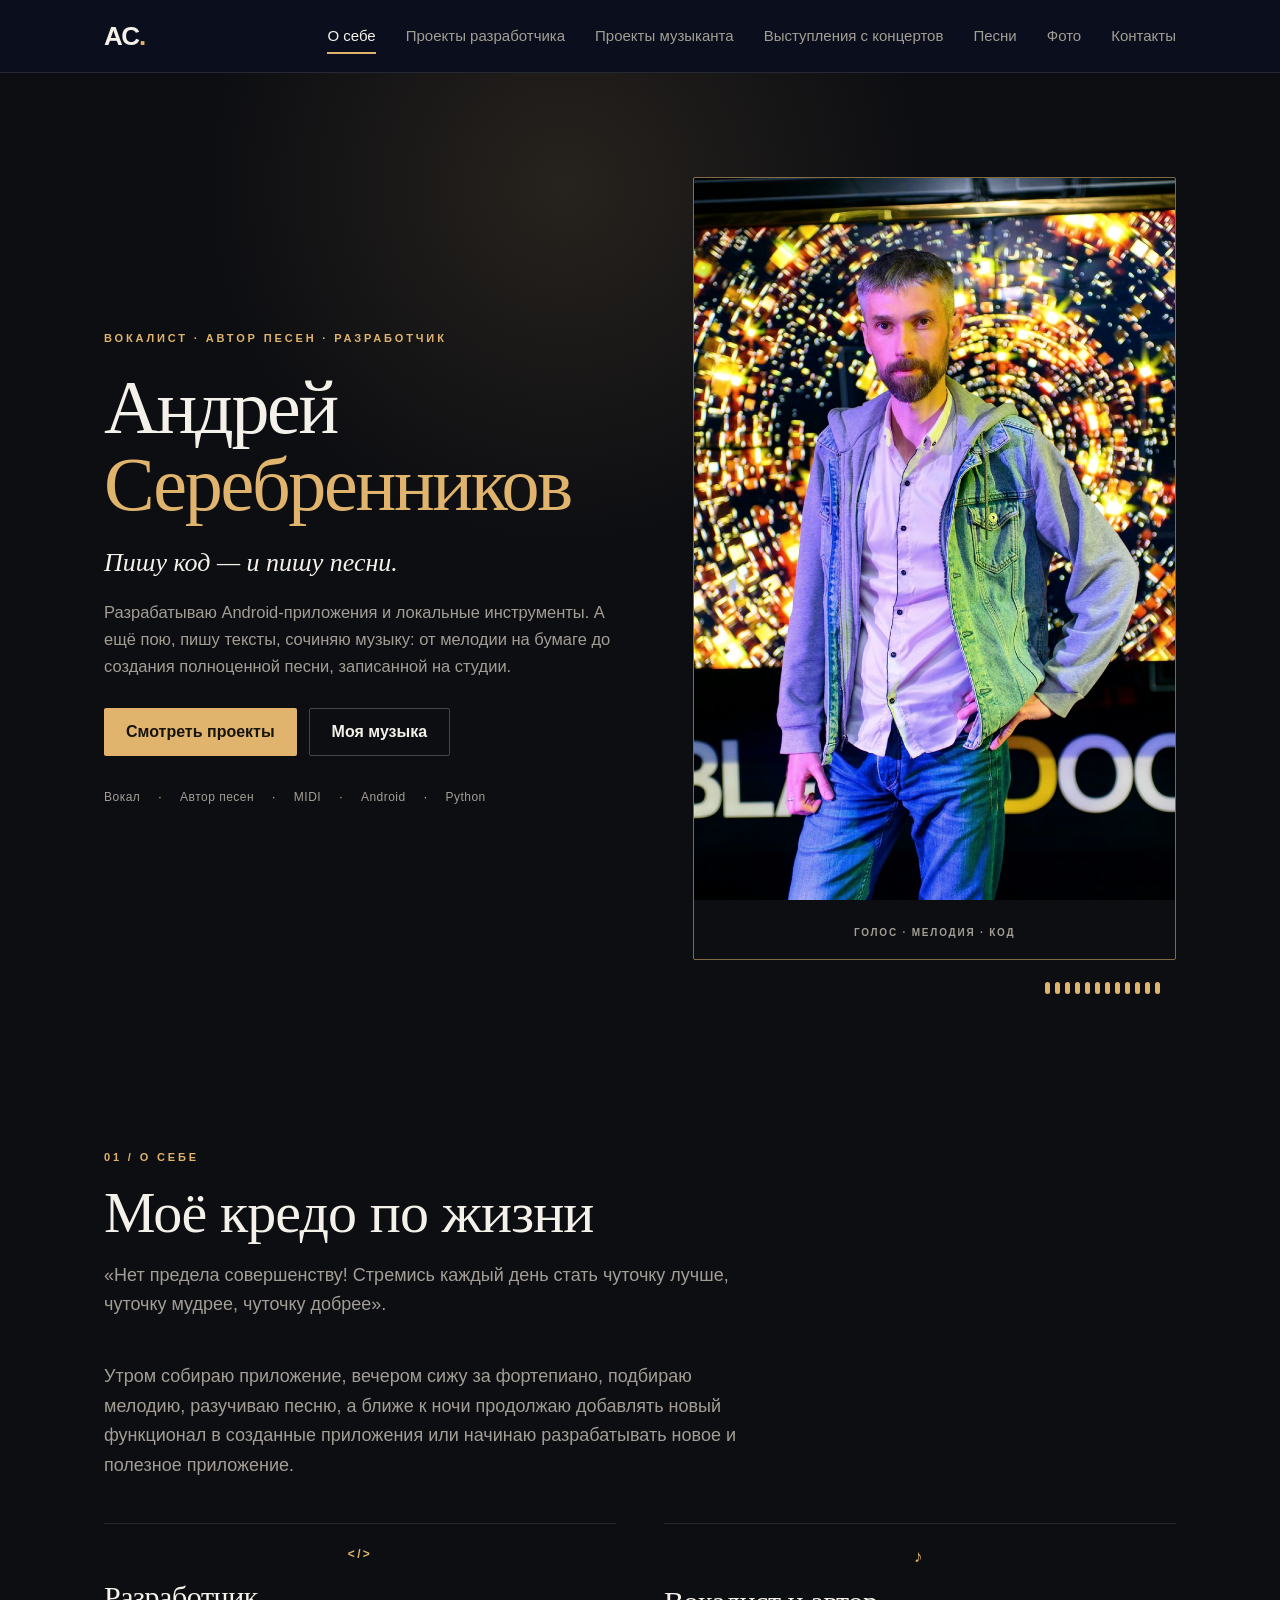
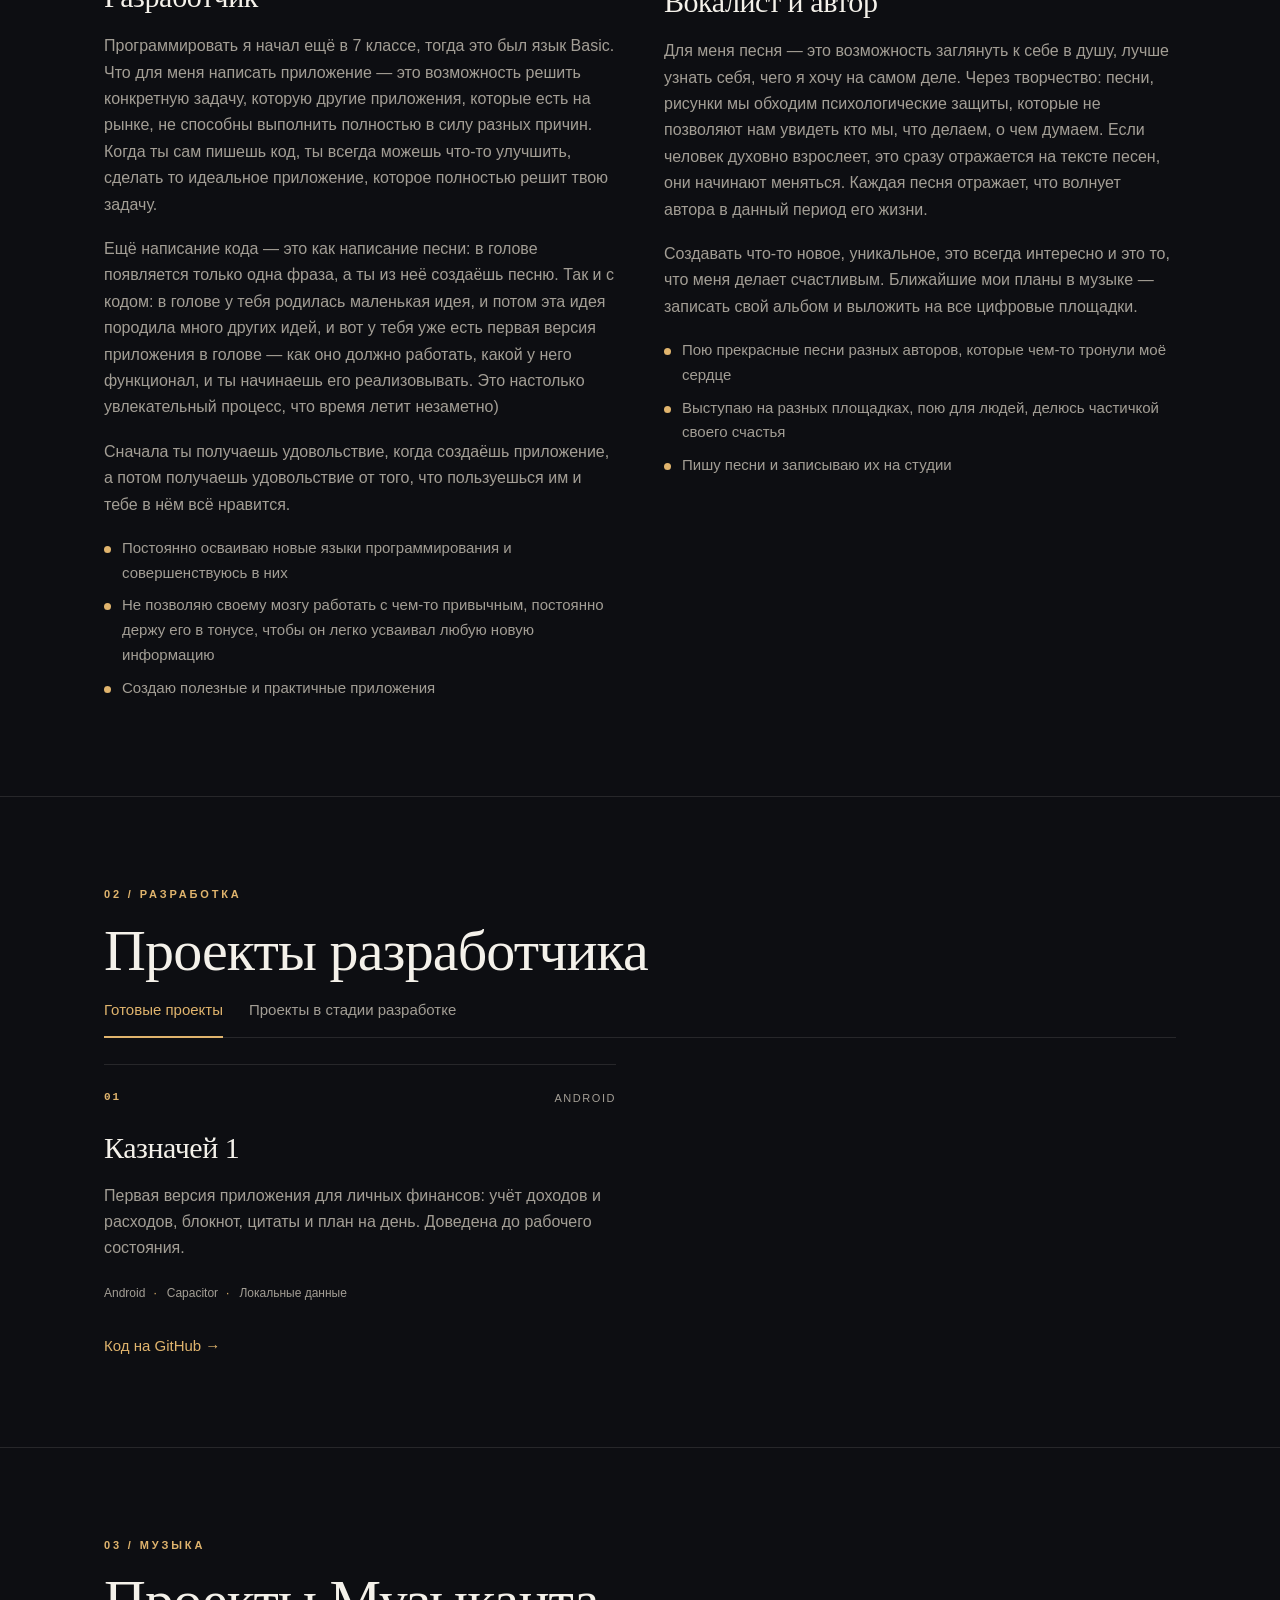
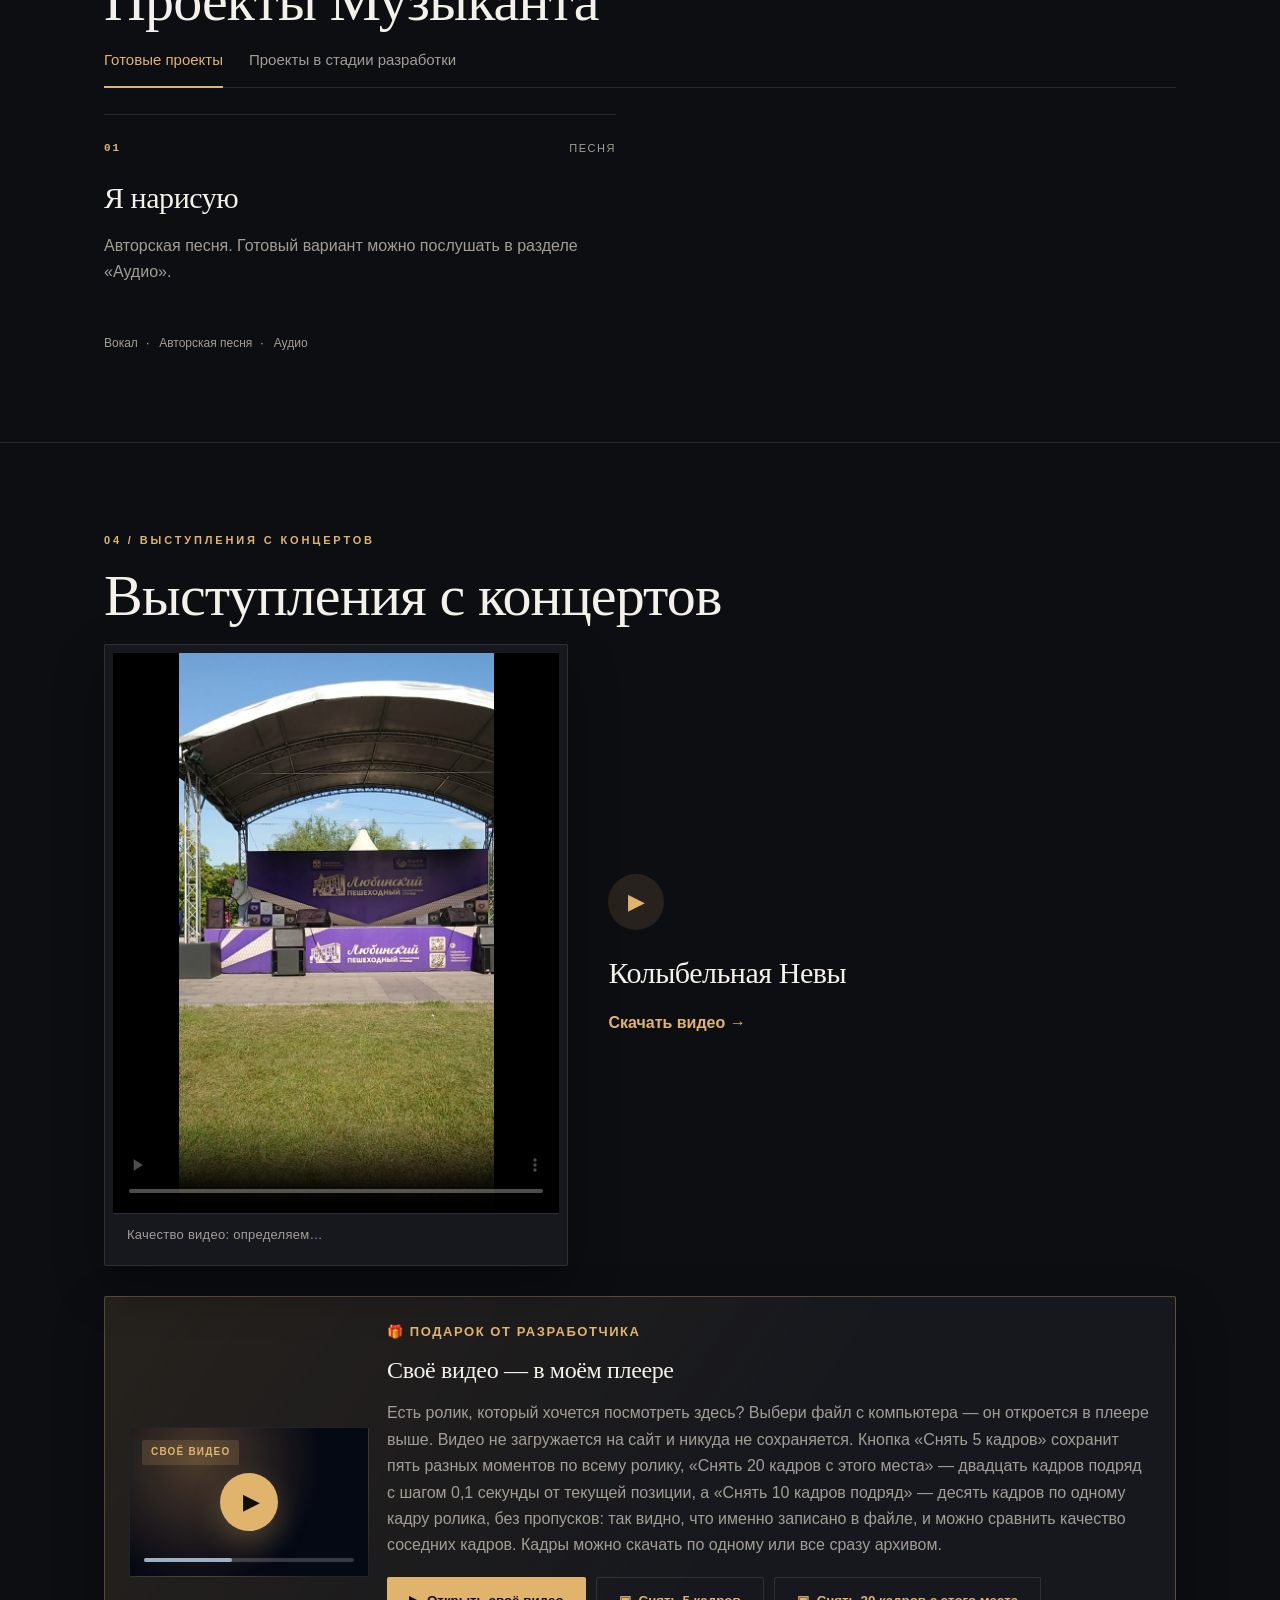
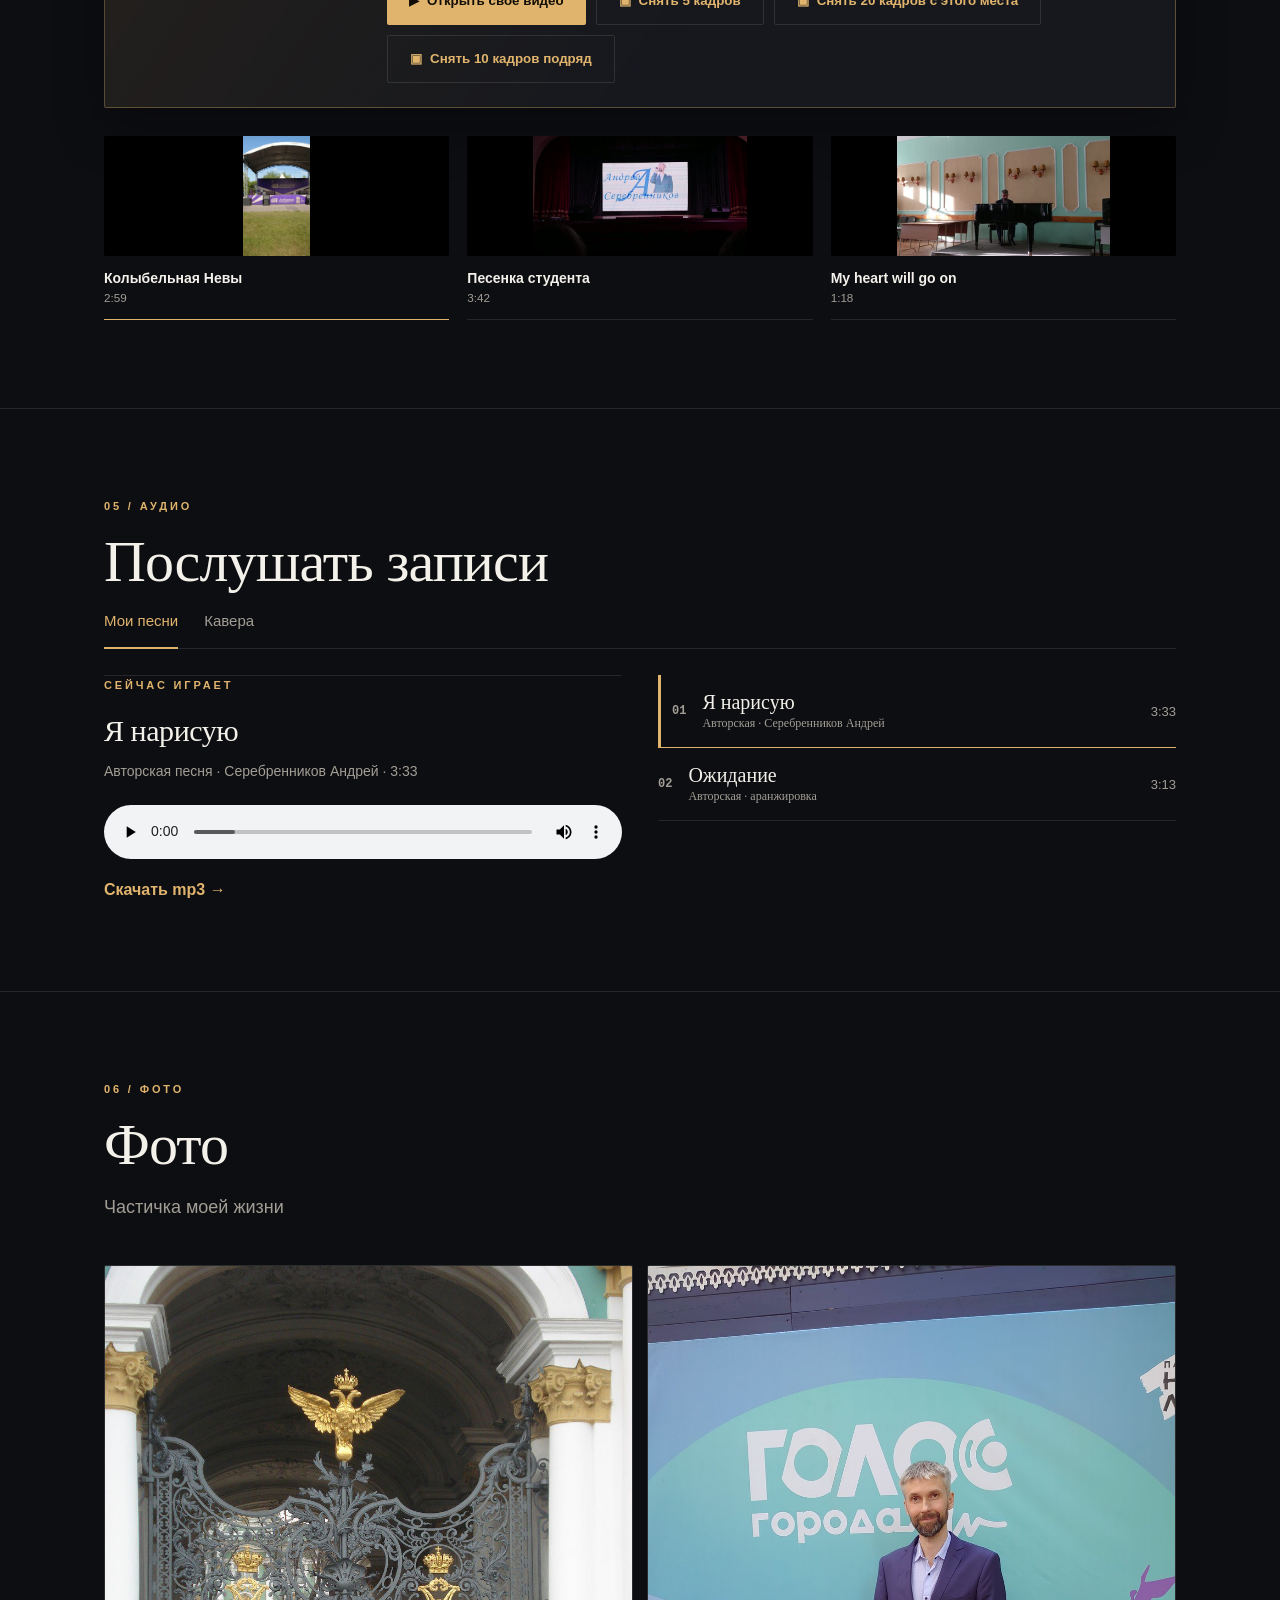
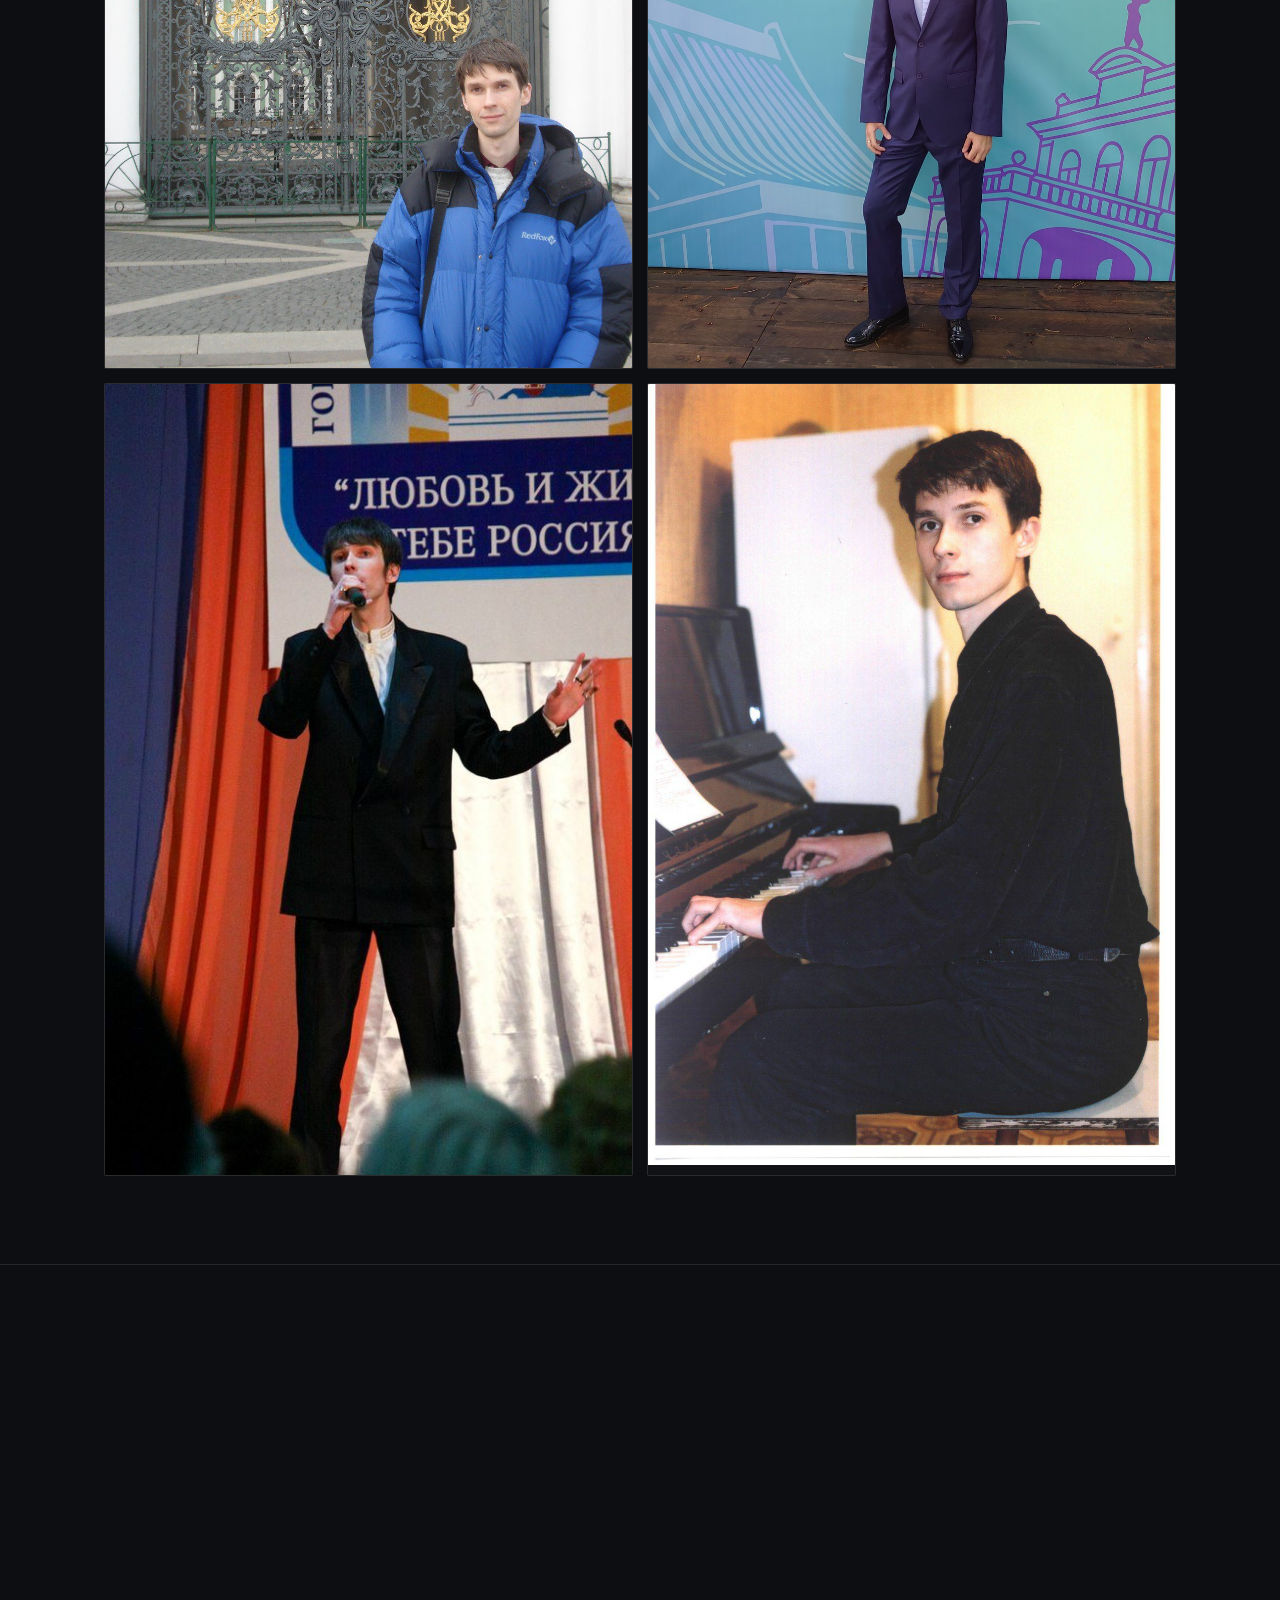
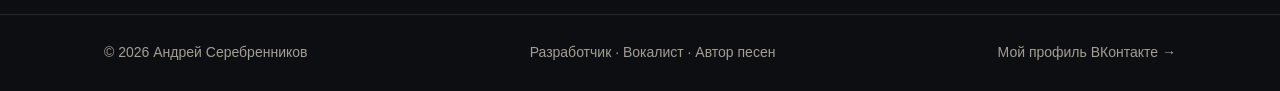
==== index-v2.html @ dc63d2ca "Initial publish: My_site v2 as main page" ====
<!DOCTYPE html>
<!-- Пробная версия дизайна v2. Рабочие index.html и styles.css не изменены. -->
<html lang="ru">
<head>
  <meta charset="utf-8">
  <meta name="viewport" content="width=device-width, initial-scale=1">
  <title>Андрей Серебренников — версия v2</title>
  <meta name="description" content="Портфолио Андрея Серебренникова: приложения, локальные инструменты, парсер нот, а также вокал и авторские песни.">
  <meta name="theme-color" content="#0d0e12">
  <link rel="icon" href="favicon.svg" type="image/svg+xml">
  <link rel="stylesheet" href="styles-v2.css">
</head>
<body>
  <a class="skip-link" href="#main">Перейти к содержимому</a>

  <header class="header" id="top">
    <div class="container header-inner">
      <a class="logo" href="#top" aria-label="Наверх">АС<span>.</span></a>

      <nav class="nav" id="nav" aria-label="Основная навигация">
        <a href="#about">О себе</a>
        <a href="#projects">Проекты разработчика</a>
        <a href="#music-projects">Проекты музыканта</a>
        <a href="#video">Выступления с концертов</a>
        <a href="#songs">Песни</a>
        <a href="#photos">Фото</a>
        <a href="#contacts">Контакты</a>
      </nav>

      <button class="menu-btn" id="menuBtn" type="button" aria-label="Открыть меню" aria-expanded="false" aria-controls="nav">
        <span></span><span></span><span></span>
      </button>
    </div>
  </header>

  <main id="main">
    <!-- Главный экран -->
    <section class="hero">
      <div class="hero-glow" aria-hidden="true"></div>
      <div class="container hero-inner">
        <div class="hero-copy">
          <p class="eyebrow">Вокалист · автор песен · разработчик</p>
          <h1>Андрей<br><span>Серебренников</span></h1>
          <p class="hero-lead">Пишу код — и пишу песни.</p>
          <p class="hero-text">
            Разрабатываю Android-приложения и локальные инструменты.
            А ещё пою, пишу тексты, сочиняю музыку: от мелодии на бумаге до создания полноценной песни, записанной на студии.
          </p>
          <div class="hero-actions">
            <a class="btn btn-primary" href="#projects">Смотреть проекты</a>
            <a class="btn btn-ghost" href="#songs">Моя музыка</a>
          </div>
          <ul class="tags" aria-label="Чем я занимаюсь">
            <li>Вокал</li><li>Автор песен</li><li>MIDI</li><li>Android</li><li>Python</li>
          </ul>
        </div>

        <div class="hero-art">
          <!-- Портрет для главного экрана: фото Андрея из Marina_site\photo\Andrey.jpg.
               Копия для сайта лежит в assets/andrey-hero.jpg (900×1353, 285 КБ). -->
          <div class="hero-portrait-wrap">
            <img class="hero-portrait" src="assets/andrey-hero.jpg" alt="Андрей Серебренников" width="900" height="1353">
            <div class="hero-portrait-caption"><span>голос · мелодия · код</span></div>
          </div>
          <div class="equalizer" aria-hidden="true">
            <i></i><i></i><i></i><i></i><i></i><i></i><i></i><i></i><i></i><i></i><i></i><i></i>
          </div>
        </div>
      </div>
    </section>

    <!-- О себе -->
    <section class="section" id="about">
      <div class="container">
        <p class="section-label">01 / О себе</p>
        <h2 class="section-title">Моё кредо по жизни</h2>
        <p class="section-intro">«Нет предела совершенству! Стремись каждый день стать чуточку лучше, чуточку мудрее, чуточку добрее».</p>
        <p class="section-intro">
          Утром собираю приложение, вечером сижу за фортепиано, подбираю мелодию, разучиваю песню,
          а ближе к ночи продолжаю добавлять новый функционал в созданные приложения
          или начинаю разрабатывать новое и полезное приложение.
        </p>

        <div class="about-grid">
          <article class="about-card reveal">
            <div class="about-icon about-icon-code">&lt;/&gt;</div>
            <h3>Разработчик</h3>
            <p>
              Программировать я начал ещё в 7 классе, тогда это был язык Basic. Что для меня написать
              приложение — это возможность решить конкретную задачу, которую другие приложения,
              которые есть на рынке, не способны выполнить полностью в силу разных причин.
              Когда ты сам пишешь код, ты всегда можешь что-то улучшить, сделать то идеальное
              приложение, которое полностью решит твою задачу.
            </p>
            <p>
              Ещё написание кода — это как написание песни: в голове появляется только одна фраза,
              а ты из неё создаёшь песню. Так и с кодом: в голове у тебя родилась маленькая идея,
              и потом эта идея породила много других идей, и вот у тебя уже есть первая версия
              приложения в голове — как оно должно работать, какой у него функционал,
              и ты начинаешь его реализовывать. Это настолько увлекательный процесс,
              что время летит незаметно)
            </p>
            <p>
              Сначала ты получаешь удовольствие, когда создаёшь приложение, а потом получаешь
              удовольствие от того, что пользуешься им и тебе в нём всё нравится.
            </p>
            <ul class="about-list">
              <li>Постоянно осваиваю новые языки программирования и совершенствуюсь в них</li>
              <li>Не позволяю своему мозгу работать с чем-то привычным, постоянно держу его в тонусе, чтобы он легко усваивал любую новую информацию</li>
              <li>Создаю полезные и практичные приложения</li>
            </ul>
          </article>

          <article class="about-card reveal">
            <div class="about-icon about-icon-note">♪</div>
            <h3>Вокалист и автор</h3>
            <p>
              Для меня песня — это возможность заглянуть к себе в душу, лучше узнать себя,
              чего я хочу на самом деле. Через творчество: песни, рисунки мы обходим
              психологические защиты, которые не позволяют нам увидеть кто мы, что делаем,
              о чем думаем. Если человек духовно взрослеет, это сразу отражается на тексте песен,
              они начинают меняться. Каждая песня отражает, что волнует автора
              в данный период его жизни.
            </p>
            <p>
              Создавать что-то новое, уникальное, это всегда интересно и это то,
              что меня делает счастливым. Ближайшие мои планы в музыке — записать свой альбом
              и выложить на все цифровые площадки.
            </p>
            <ul class="about-list">
              <li>Пою прекрасные песни разных авторов, которые чем-то тронули моё сердце</li>
              <li>Выступаю на разных площадках, пою для людей, делюсь частичкой своего счастья</li>
              <li>Пишу песни и записываю их на студии</li>
            </ul>
          </article>
        </div>

      </div>
    </section>

    <!-- Разработка -->
    <section class="section section-alt" id="projects">
      <div class="container">
        <p class="section-label">02 / Разработка</p>
        <h2 class="section-title">Проекты разработчика</h2>
        <div class="project-tabs" role="tablist" aria-label="Разделы проектов">
          <button class="project-tab active" type="button" role="tab" aria-selected="true"
                  aria-controls="projectPanelReady">Готовые проекты</button>
          <button class="project-tab" type="button" role="tab" aria-selected="false"
                  aria-controls="projectPanelDev">Проекты в стадии разработке</button>
        </div>

        <div class="project-panel" id="projectPanelReady" role="tabpanel">
          <div class="projects-grid">
            <article class="project-card reveal">
              <div class="project-top"><span class="project-num">01</span><span class="project-kind">Android</span></div>
              <h3>Казначей 1</h3>
              <p>Первая версия приложения для личных финансов: учёт доходов и расходов, блокнот, цитаты и план на день. Доведена до рабочего состояния.</p>
              <div class="project-tags"><span>Android</span><span>Capacitor</span><span>Локальные данные</span></div>
            </article>
          </div>
        </div>

        <div class="project-panel" id="projectPanelDev" role="tabpanel" hidden>
          <div class="projects-grid">
            <article class="project-card reveal">
              <div class="project-top"><span class="project-num">01</span><span class="project-kind">В работе</span></div>
              <h3>Web_Parser</h3>
              <p>Веб-приложение, которое позволяет работать с текстовыми документами в разных форматах. Проект ещё в разработке.</p>
              <div class="project-tags"><span>Веб-приложение</span><span>Текстовые документы</span><span>В разработке</span></div>
            </article>
          </div>
        </div>

        <p class="projects-more">
          <a href="https://github.com/andreyserebrennikov8155" target="_blank" rel="noopener">Код на GitHub →</a>
        </p>
      </div>
    </section>

    <!-- Проекты музыканта -->
    <section class="section" id="music-projects">
      <div class="container">
        <p class="section-label">03 / Музыка</p>
        <h2 class="section-title">Проекты Музыканта</h2>
        <div class="project-tabs" role="tablist" aria-label="Разделы музыкальных проектов">
          <button class="project-tab active" type="button" role="tab" aria-selected="true"
                  aria-controls="musicPanelReady">Готовые проекты</button>
          <button class="project-tab" type="button" role="tab" aria-selected="false"
                  aria-controls="musicPanelDev">Проекты в стадии разработки</button>
        </div>

        <div class="project-panel" id="musicPanelReady" role="tabpanel">
          <div class="projects-grid">
            <article class="project-card reveal">
              <div class="project-top"><span class="project-num">01</span><span class="project-kind">Песня</span></div>
              <h3>Я нарисую</h3>
              <p>Авторская песня. Готовый вариант можно послушать в разделе «Аудио».</p>
              <div class="project-tags"><span>Вокал</span><span>Авторская песня</span><span>Аудио</span></div>
            </article>
          </div>
        </div>

        <div class="project-panel" id="musicPanelDev" role="tabpanel" hidden>
          <div class="projects-grid">
            <article class="project-card reveal">
              <div class="project-top"><span class="project-num">01</span><span class="project-kind">В работе</span></div>
              <h3>Запись мини-альбома</h3>
              <p>Собираю песни в мини-альбом: запись на студии и подготовка к публикации на цифровых площадках.</p>
              <div class="project-tags"><span>Студия</span><span>Альбом</span><span>В работе</span></div>
            </article>
          </div>
        </div>
      </div>
    </section>

    <!-- Видео -->
    <section class="section video-section" id="video">
      <div class="container">
        <p class="section-label">04 / Выступления с концертов</p>
        <h2 class="section-title">Выступления с концертов</h2>
        <div class="video-layout reveal" id="videoLayout">
          <div class="video-frame">
            <video id="andreyVideo" controls preload="metadata" playsinline
                   poster="assets/poster-kolybelnaya.jpg"
                   aria-label="Видео Андрея Серебренникова">
              <source src="video/%D0%9A%D0%BE%D0%BB%D1%8B%D0%B1%D0%B5%D0%BB%D1%8C%D0%BD%D0%B0%D1%8F%20%D0%9D%D0%B5%D0%B2%D1%8B.mp4" type="video/mp4">
            </video>
            <p class="video-quality" id="videoQuality" aria-live="polite">Качество видео: определяем…</p>
          </div>
          <div class="video-note">
            <span class="video-note-icon" aria-hidden="true">▶</span>
            <h3 id="videoTitle">Колыбельная Невы</h3>
            <a class="text-link" id="videoDownload"
               href="video/%D0%9A%D0%BE%D0%BB%D1%8B%D0%B1%D0%B5%D0%BB%D1%8C%D0%BD%D0%B0%D1%8F%20%D0%9D%D0%B5%D0%B2%D1%8B.mp4"
               download>Скачать видео →</a>
          </div>
        </div>

        <!-- Подарок от разработчика -->
        <div class="gift-player reveal">
          <div class="gift-player-visual" aria-hidden="true">
            <span class="gift-tag">СВОЁ ВИДЕО</span>
            <span class="gift-play">▶</span>
            <span class="gift-controls"><i></i></span>
          </div>
          <div class="gift-player-body">
            <p class="gift-eyebrow">🎁 Подарок от разработчика</p>
            <h3>Своё видео — в моём плеере</h3>
            <p class="video-empty" id="videoEmpty">
              Есть ролик, который хочется посмотреть здесь? Выбери файл с компьютера —
              он откроется в плеере выше. Видео не загружается на сайт и никуда не сохраняется.
              Кнопка «Снять 5 кадров» сохранит пять разных моментов по всему ролику,
              «Снять 20 кадров с этого места» — двадцать кадров подряд с шагом 0,1 секунды от текущей
              позиции, а «Снять 10 кадров подряд» — десять кадров по одному кадру ролика, без пропусков:
              так видно, что именно записано в файле, и можно сравнить качество соседних кадров.
              Кадры можно скачать по одному или все сразу архивом.
            </p>
            <div class="gift-actions">
              <button class="btn btn-gift" id="pickVideoBtn" type="button">
                <span aria-hidden="true">▶</span> Открыть своё видео
              </button>
              <button class="btn btn-frames" id="captureFramesBtn" type="button">
                <span aria-hidden="true">▣</span> Снять 5 кадров
              </button>
              <button class="btn btn-frames" id="captureFromCursorBtn" type="button">
                <span aria-hidden="true">▣</span> Снять 20 кадров с этого места
              </button>
              <button class="btn btn-frames" id="captureStepFramesBtn" type="button">
                <span aria-hidden="true">▣</span> Снять 10 кадров подряд
              </button>
            </div>
            <p class="frame-status" id="frameStatus" role="status" aria-live="polite"></p>
            <div class="frame-results" id="frameResults" aria-label="Снимки кадров"></div>
            <div class="frame-download">
              <button class="btn btn-frames" id="downloadAllFramesBtn" type="button" hidden>
                <span aria-hidden="true">⬇</span> Скачать все кадры (ZIP)
              </button>
            </div>
            <input type="file" id="videoFileInput" accept="video/*" aria-label="Выбрать видеофайл" hidden>
          </div>
        </div>

        <div class="video-picker reveal" id="videoPicker" role="group" aria-label="Список видео">
          <button class="video-choice active" type="button"
                  data-src="video/%D0%9A%D0%BE%D0%BB%D1%8B%D0%B1%D0%B5%D0%BB%D1%8C%D0%BD%D0%B0%D1%8F%20%D0%9D%D0%B5%D0%B2%D1%8B.mp4"
                  data-poster="assets/poster-kolybelnaya.jpg"
                  data-title="Колыбельная Невы"
                  aria-label="Видео Колыбельная Невы, 2 минуты 59 секунд">
            <img src="assets/poster-kolybelnaya.jpg" alt="" loading="lazy"><span>Колыбельная Невы<br><small>2:59</small></span>
          </button>
          <button class="video-choice" type="button"
                  data-src="video/%D0%9F%D0%B5%D1%81%D0%B5%D0%BD%D0%BA%D0%B0%20%D1%81%D1%82%D1%83%D0%B4%D0%B5%D0%BD%D1%82%D0%B0.mp4"
                  data-poster="assets/poster-student.jpg"
                  data-title="Песенка студента"
                  aria-label="Видео Песенка студента, 3 минуты 42 секунды">
            <img src="assets/poster-student.jpg" alt="" loading="lazy"><span>Песенка студента<br><small>3:42</small></span>
          </button>
          <button class="video-choice" type="button"
                  data-src="video/My%20heart%20will%20go%20on.mp4"
                  data-poster="assets/poster-my-heart.jpg"
                  data-title="My heart will go on"
                  aria-label="Видео My heart will go on, 1 минута 18 секунд">
            <img src="assets/poster-my-heart.jpg" alt="" loading="lazy"><span>My heart will go on<br><small>1:18</small></span>
          </button>
        </div>
      </div>
    </section>

    <!-- Аудио -->
    <section class="section section-alt songs-section" id="songs">
      <div class="container">
        <p class="section-label">05 / Аудио</p>
        <h2 class="section-title">Послушать записи</h2>
        <div class="audio-tabs" role="tablist" aria-label="Разделы записей">
          <button class="audio-tab active" type="button" role="tab" aria-selected="true"
                  aria-controls="audioPanelMine">Мои песни</button>
          <button class="audio-tab" type="button" role="tab" aria-selected="false"
                  aria-controls="audioPanelCovers">Кавера</button>
        </div>
        <div class="songs-layout reveal">
          <div class="audio-frame">
            <div class="audio-label">Сейчас играет</div>
            <h3 id="audioTitle">Я нарисую</h3>
            <p class="audio-sub" id="audioSub">Авторская песня · Серебренников Андрей · 3:33</p>
            <audio id="andreyAudio" controls preload="metadata" aria-label="Аудиоплеер записей Андрея Серебренникова">
              <source src="audio/%D0%A1%D0%B5%D1%80%D0%B5%D0%B1%D1%80%D0%B5%D0%BD%D0%BD%D0%B8%D0%BA%D0%BE%D0%B2_%D0%90%D0%BD%D0%B4%D1%80%D0%B5%D0%B9_%D0%AF_%D0%BD%D0%B0%D1%80%D0%B8%D1%81%D1%83%D1%8E_%D1%82%D0%B5%D0%B1%D1%8F.mp3" type="audio/mpeg">
              Твой браузер не поддерживает воспроизведение аудио.
            </audio>
            <a class="text-link" id="audioDownload" href="audio/%D0%A1%D0%B5%D1%80%D0%B5%D0%B1%D1%80%D0%B5%D0%BD%D0%BD%D0%B8%D0%BA%D0%BE%D0%B2_%D0%90%D0%BD%D0%B4%D1%80%D0%B5%D0%B9_%D0%AF_%D0%BD%D0%B0%D1%80%D0%B8%D1%81%D1%83%D1%8E_%D1%82%D0%B5%D0%B1%D1%8F.mp3" download>Скачать mp3 →</a>
          </div>
          <div class="track-list" role="group" aria-label="Список записей">
            <div class="audio-panel" id="audioPanelMine" role="tabpanel">
            <button class="track active" type="button"
                    data-src="audio/%D0%A1%D0%B5%D1%80%D0%B5%D0%B1%D1%80%D0%B5%D0%BD%D0%BD%D0%B8%D0%BA%D0%BE%D0%B2_%D0%90%D0%BD%D0%B4%D1%80%D0%B5%D0%B9_%D0%AF_%D0%BD%D0%B0%D1%80%D0%B8%D1%81%D1%83%D1%8E_%D1%82%D0%B5%D0%B1%D1%8F.mp3"
                    data-title="Я нарисую" data-sub="Авторская песня · Серебренников Андрей · 3:33">
              <span class="track-num">01</span><span class="track-name">Я нарисую<small>Авторская · Серебренников Андрей</small></span><span class="track-time">3:33</span>
            </button>
            <button class="track" type="button"
                    data-src="audio/%D0%9E%D0%B6%D0%B8%D0%B4%D0%B0%D0%BD%D0%B8%D0%B5%20%D0%98%D0%98%20%D0%BE%D0%B1%D1%80.mp3"
                    data-title="Ожидание" data-sub="Авторская песня · Серебренников Андрей · аранжировка · 3:13">
              <span class="track-num">02</span><span class="track-name">Ожидание<small>Авторская · аранжировка</small></span><span class="track-time">3:13</span>
            </button>
            </div>

            <div class="audio-panel" id="audioPanelCovers" role="tabpanel" hidden>
            <button class="track" type="button"
                    data-src="audio/%D0%9B%D0%B5%D1%88%D0%B0%20%D0%9F%D0%BE%D0%B9%20-%20%D0%BD%D0%B5%20%D0%B1%D0%BE%D0%B9%D1%81%D1%8F.mp3"
                    data-title="Не бойся" data-sub="Кавер · файл «Леша Пой» · 3:45">
              <span class="track-num">01</span><span class="track-name">Не бойся<small>Кавер · файл «Леша Пой»</small></span><span class="track-time">3:45</span>
            </button>
            <button class="track" type="button"
                    data-src="audio/%D0%90%D0%BB%D0%B0%D0%BD%20%D0%A7%D0%B5%D1%80%D0%BA%D0%B0%D1%81%D0%BE%D0%B2%20-%20%D0%A1%D0%BB%D0%B5%D0%B4%D0%BE%D0%BC%20%D0%B7%D0%B0%20%D1%82%D0%BE%D0%B1%D0%BE%D0%B9.mp3"
                    data-title="Следом за тобой" data-sub="Кавер · Черкасов Алан · 4:32">
              <span class="track-num">02</span><span class="track-name">Следом за тобой<small>Кавер · Черкасов Алан</small></span><span class="track-time">4:32</span>
            </button>
            <button class="track" type="button"
                    data-src="audio/%D0%A2%D1%8B%20%D0%BE%D0%B1%D0%BD%D0%B8%D0%BC%D0%B5%D1%88%D1%8C%20%D0%BC%D0%B5%D0%BD%D1%8F%20-%20%D0%9A%D0%B2%D0%B0%D1%82%D1%80%D0%BE.mp3"
                    data-title="Ты обнимешь меня" data-sub="Кавер · Кватро · 3:26">
              <span class="track-num">03</span><span class="track-name">Ты обнимешь меня<small>Кавер · Кватро</small></span><span class="track-time">3:26</span>
            </button>
            </div>
          </div>
        </div>
      </div>
    </section>


    <!-- Фото -->
    <section class="section" id="photos">
      <div class="container">
        <p class="section-label">06 / Фото</p>
        <h2 class="section-title">Фото</h2>
        <p class="section-intro">Частичка моей жизни</p>
        <div class="photo-grid reveal">
          <div class="photo-row">
            <a class="photo-item" href="assets/photos/photo-04.jpg" target="_blank" rel="noopener"><img src="assets/photos/photo-04.jpg" alt="Фото 4" loading="lazy"></a>
            <a class="photo-item" href="assets/photos/photo-09.jpg" target="_blank" rel="noopener"><img src="assets/photos/photo-09.jpg" alt="Фото 9" loading="lazy"></a>
          </div>
          <div class="photo-row">
            <a class="photo-item" href="assets/photos/photo-06.jpg" target="_blank" rel="noopener"><img src="assets/photos/photo-06.jpg" alt="Фото 6" loading="lazy"></a>
            <a class="photo-item" href="assets/photos/photo-07.jpg" target="_blank" rel="noopener"><img src="assets/photos/photo-07.jpg" alt="Фото 7" loading="lazy"></a>
          </div>
        </div>
      </div>
    </section>
    <!-- Контакты -->
    <section class="section section-alt" id="contacts">
      <div class="container contacts-inner reveal">
        <div>
          <p class="section-label">07 / Контакты</p>
          <h2 class="section-title">Связаться</h2>
          <p class="section-intro">
            Если хочешь обсудить приложение, инструмент или песню — напиши мне.
          </p>
        </div>
        <div class="contact-links">
          <a class="contact-link" href="https://github.com/andreyserebrennikov8155" target="_blank" rel="noopener">
            <span class="contact-icon">⌘</span>
            <span><strong>GitHub</strong><small>andreyserebrennikov8155</small></span>
            <span class="contact-arrow">→</span>
          </a>
          <a class="contact-link" href="#top">
            <span class="contact-icon">↑</span>
            <span><strong>Наверх страницы</strong><small>вернуться к началу</small></span>
            <span class="contact-arrow">→</span>
          </a>
        </div>
      </div>
    </section>
  </main>

  <footer class="footer">
    <div class="container footer-inner">
      <span>© <span id="year">2026</span> Андрей Серебренников</span>
      <span>Разработчик · Вокалист · Автор песен</span>
      <a href="https://vk.ru/andreyserebren" target="_blank" rel="noopener">Мой профиль ВКонтакте →</a>
    </div>
  </footer>

  <script src="script.js"></script>
</body>
</html>
---- styles-v2.css ----
/* Минималистичный портфолио-сайт Андрея Серебренникова.
   Без сборки и внешних библиотек: только HTML + CSS + JS. */

:root {
  --bg: #0b1020;
  --surface: #121a30;
  --surface-2: #17213c;
  --text: #e9eef8;
  --muted: #9aa6c0;
  --accent: #8390ff;
  --accent-2: #ffb667;
  --border: rgba(255, 255, 255, 0.09);
  --radius: 18px;
  --shadow: 0 18px 50px rgba(0, 0, 0, 0.28);
  --container: 1120px;
}

* { box-sizing: border-box; }
[hidden] { display: none !important; }

html { scroll-behavior: smooth; scroll-padding-top: 84px; }

body {
  margin: 0;
  background: var(--bg);
  color: var(--text);
  font: 16px/1.65 "Segoe UI", Roboto, "Helvetica Neue", Arial, sans-serif;
  -webkit-font-smoothing: antialiased;
  overflow-x: hidden;
}

a { color: inherit; text-decoration: none; }
ul { margin: 0; padding: 0; list-style: none; }
img, svg { max-width: 100%; }

.container {
  width: 100%;
  max-width: var(--container);
  margin: 0 auto;
  padding: 0 24px;
}

.skip-link {
  position: absolute;
  left: -999px;
  top: 8px;
  z-index: 100;
  padding: 10px 16px;
  background: var(--accent);
  color: #0b1020;
  border-radius: 8px;
}
.skip-link:focus { left: 16px; }

/* ---------- Шапка ---------- */
.header {
  position: sticky;
  top: 0;
  z-index: 50;
  background: rgba(11, 16, 32, 0.82);
  backdrop-filter: blur(14px);
  border-bottom: 1px solid var(--border);
}
.header-inner {
  display: flex;
  align-items: center;
  justify-content: space-between;
  height: 72px;
}
.logo {
  font-size: 26px;
  font-weight: 800;
  letter-spacing: -1px;
}
.logo span { color: var(--accent); }

.nav { display: flex; gap: 30px; }
.nav a {
  position: relative;
  color: var(--muted);
  font-size: 15px;
  transition: color 0.2s;
}
.nav a::after {
  content: "";
  position: absolute;
  left: 0;
  bottom: -6px;
  width: 0;
  height: 2px;
  background: var(--accent);
  transition: width 0.2s;
}
.nav a:hover, .nav a.active { color: var(--text); }
.nav a.active::after, .nav a:hover::after { width: 100%; }

.menu-btn {
  display: none;
  width: 44px;
  height: 44px;
  padding: 10px;
  border: 1px solid var(--border);
  border-radius: 10px;
  background: transparent;
  cursor: pointer;
}
.menu-btn span {
  display: block;
  height: 2px;
  margin: 4px 0;
  background: var(--text);
  border-radius: 2px;
  transition: transform 0.2s, opacity 0.2s;
}
.menu-btn.open span:nth-child(1) { transform: translateY(6px) rotate(45deg); }
.menu-btn.open span:nth-child(2) { opacity: 0; }
.menu-btn.open span:nth-child(3) { transform: translateY(-6px) rotate(-45deg); }

/* ---------- Главный экран ---------- */
.hero {
  position: relative;
  padding: 96px 0 104px;
  overflow: hidden;
}
.hero-glow {
  position: absolute;
  inset: -30% auto auto -15%;
  width: 800px;
  height: 800px;
  background: radial-gradient(circle, rgba(131, 144, 255, 0.17), transparent 65%);
  pointer-events: none;
}
.hero-inner {
  position: relative;
  display: grid;
  grid-template-columns: 1.15fr 0.85fr;
  gap: 40px;
  align-items: center;
}
.eyebrow {
  margin: 0 0 18px;
  color: var(--accent);
  font-size: 13px;
  font-weight: 700;
  letter-spacing: 0.18em;
  text-transform: uppercase;
}
.hero h1 {
  margin: 0 0 18px;
  font-size: clamp(40px, 6vw, 68px);
  line-height: 1.05;
  letter-spacing: -2px;
}
.hero h1 span {
  background: linear-gradient(90deg, var(--accent), #b5a9ff 55%, var(--accent-2));
  -webkit-background-clip: text;
  background-clip: text;
  color: transparent;
}
.hero-lead {
  margin: 0 0 14px;
  font-size: 22px;
  font-weight: 600;
}
.hero-text {
  max-width: 560px;
  margin: 0 0 28px;
  color: var(--muted);
  font-size: 17px;
}
.hero-actions { display: flex; flex-wrap: wrap; gap: 12px; margin-bottom: 32px; }
.btn {
  display: inline-flex;
  align-items: center;
  justify-content: center;
  min-height: 48px;
  padding: 0 22px;
  border-radius: 12px;
  font-weight: 600;
  transition: transform 0.2s, box-shadow 0.2s, background 0.2s;
}
.btn:hover { transform: translateY(-2px); }
.btn-primary {
  background: var(--accent);
  color: #0b1020;
  box-shadow: 0 12px 30px rgba(131, 144, 255, 0.25);
}
.btn-primary:hover { box-shadow: 0 16px 36px rgba(131, 144, 255, 0.38); }
.btn-ghost { border: 1px solid var(--border); color: var(--text); }
.btn-ghost:hover { background: var(--surface-2); }

.tags { display: flex; flex-wrap: wrap; gap: 8px; }
.tags li {
  padding: 6px 12px;
  border: 1px solid var(--border);
  border-radius: 999px;
  color: var(--muted);
  font-size: 13px;
}

/* Декоративная «иконка»: код + нота */
.hero-art {
  position: relative;
  display: grid;
  place-items: center;
  min-height: 360px;
}
.ring {
  position: absolute;
  border: 1px solid var(--border);
  border-radius: 50%;
}
.ring-1 { width: 330px; height: 330px; }
.ring-2 { width: 240px; height: 240px; border-color: rgba(131, 144, 255, 0.28); }
.hero-symbol {
  position: relative;
  display: flex;
  align-items: center;
  gap: 12px;
  padding: 26px 34px;
  border: 1px solid var(--border);
  border-radius: 26px;
  background: linear-gradient(145deg, var(--surface-2), var(--surface));
  box-shadow: var(--shadow);
}
.hero-symbol .code {
  font: 700 34px/1 Consolas, "Courier New", monospace;
  color: var(--accent);
}
.hero-symbol .note { font-size: 46px; color: var(--accent-2); }
.equalizer {
  position: absolute;
  bottom: 26px;
  display: flex;
  align-items: flex-end;
  gap: 5px;
  height: 46px;
}
.equalizer i {
  width: 5px;
  height: 12px;
  border-radius: 3px;
  background: linear-gradient(var(--accent), var(--accent-2));
  animation: eq 1.4s ease-in-out infinite alternate;
}
.equalizer i:nth-child(2n) { animation-duration: 0.9s; }
.equalizer i:nth-child(3n) { animation-duration: 1.8s; }
@keyframes eq { from { height: 8px; } to { height: 42px; } }

/* ---------- Общие секции ---------- */
.section { padding: 92px 0; }
.section-alt { background: var(--surface); }
.section-label {
  margin: 0 0 12px;
  color: var(--accent);
  font-size: 13px;
  font-weight: 700;
  letter-spacing: 0.16em;
  text-transform: uppercase;
}
.section-title {
  margin: 0 0 16px;
  font-size: clamp(30px, 4vw, 44px);
  line-height: 1.15;
  letter-spacing: -1px;
}
.section-intro {
  max-width: 720px;
  margin: 0 0 42px;
  color: var(--muted);
  font-size: 17px;
}

/* ---------- О себе ---------- */
.about-grid { display: grid; grid-template-columns: repeat(2, 1fr); gap: 22px; }
.about-card {
  padding: 32px;
  border: 1px solid var(--border);
  border-radius: var(--radius);
  background: var(--surface-2);
}
.about-icon {
  display: grid;
  place-items: center;
  width: 54px;
  height: 54px;
  margin-bottom: 20px;
  border-radius: 14px;
  font: 700 22px/1 Consolas, monospace;
}
.about-icon-code { background: rgba(131, 144, 255, 0.14); color: var(--accent); }
.about-icon-note { background: rgba(255, 182, 103, 0.14); color: var(--accent-2); font-size: 28px; }
.about-card h3 { margin: 0 0 12px; font-size: 24px; }
.about-card p { margin: 0 0 18px; color: var(--muted); }
.about-list li { position: relative; padding-left: 18px; margin: 8px 0; color: var(--muted); font-size: 15px; }
.about-list li::before {
  content: "";
  position: absolute;
  left: 0;
  top: 10px;
  width: 7px;
  height: 7px;
  border-radius: 50%;
  background: var(--accent);
}

/* ---------- Проекты ---------- */
.projects-grid { display: grid; grid-template-columns: repeat(2, 1fr); gap: 22px; }
.project-card {
  display: flex;
  flex-direction: column;
  min-height: 240px;
  padding: 28px;
  border: 1px solid var(--border);
  border-radius: var(--radius);
  background: var(--surface-2);
  transition: transform 0.25s, border-color 0.25s, box-shadow 0.25s;
}
.project-card:hover {
  transform: translateY(-5px);
  border-color: rgba(131, 144, 255, 0.45);
  box-shadow: var(--shadow);
}
.project-top { display: flex; justify-content: space-between; align-items: center; margin-bottom: 16px; }
.project-num { color: var(--accent); font: 700 14px/1 Consolas, monospace; }
.project-kind {
  padding: 5px 11px;
  border-radius: 999px;
  background: rgba(131, 144, 255, 0.12);
  color: var(--accent);
  font-size: 12px;
}
.project-card h3 { margin: 0 0 10px; font-size: 23px; }
.project-card p { margin: 0 0 20px; color: var(--muted); }
.project-tags { display: flex; flex-wrap: wrap; gap: 8px; margin-top: auto; }
.project-tags span {
  padding: 4px 10px;
  border: 1px solid var(--border);
  border-radius: 6px;
  color: var(--muted);
  font-size: 12px;
}
.projects-more { margin: 30px 0 0; color: var(--muted); font-size: 15px; }
.projects-more a { color: var(--accent); border-bottom: 1px solid transparent; }
.projects-more a:hover { border-bottom-color: var(--accent); }

/* ---------- Музыка ---------- */
.song-list { border: 1px solid var(--border); border-radius: var(--radius); overflow: hidden; }
.song {
  display: flex;
  align-items: center;
  gap: 20px;
  padding: 20px 24px;
  background: var(--surface);
  border-bottom: 1px solid var(--border);
  transition: background 0.2s, padding-left 0.2s;
}
.song:last-child { border-bottom: 0; }
.song:hover { background: var(--surface-2); padding-left: 32px; }
.song-num { color: var(--accent-2); font: 700 14px/1 Consolas, monospace; }
.song h3 { margin: 0 0 3px; font-size: 19px; }
.song p { margin: 0; color: var(--muted); font-size: 14px; }
.song-kind {
  display: inline-block;
  padding: 2px 9px;
  margin-right: 4px;
  border-radius: 999px;
  font-size: 12px;
  font-weight: 600;
}
.song-kind.author { background: rgba(255, 182, 103, 0.16); color: var(--accent-2); }
.song-kind.cover { background: rgba(154, 166, 192, 0.14); color: #c4cde0; }
.song-mark { margin-left: auto; color: var(--accent-2); font-size: 22px; }


/* ---------- Заметка из ВКонтакте ---------- */
.vk-note {
  margin-top: 28px;
  padding: 24px 28px;
  border-left: 3px solid var(--accent-2);
  border-radius: 0 var(--radius) var(--radius) 0;
  background: var(--surface-2);
}
.vk-label {
  margin: 0 0 10px;
  color: var(--accent);
  font-size: 12px;
  font-weight: 700;
  letter-spacing: 0.14em;
  text-transform: uppercase;
}
.vk-head { display: flex; align-items: center; gap: 20px; margin-bottom: 18px; }
.vk-avatar {
  width: 84px;
  height: 84px;
  flex: none;
  border: 2px solid rgba(131, 144, 255, 0.45);
  border-radius: 50%;
  object-fit: cover;
}
.vk-small { font-size: 13px; }
.vk-note blockquote { margin: 0 0 8px; font-size: 18px; }
.vk-note strong { color: var(--text); }
.vk-note p { margin: 0 0 10px; color: var(--muted); }
.vk-note a { color: var(--accent); font-weight: 600; }
.vk-note a:hover { text-decoration: underline; }
.vk-gallery-note { margin: 26px 0 14px; color: var(--muted); font-size: 14px; }
.vk-gallery { display: grid; grid-template-columns: repeat(3, 1fr); gap: 14px; }
.vk-shot {
  display: block;
  border: 1px solid var(--border);
  border-radius: 14px;
  overflow: hidden;
  background: var(--surface-2);
  transition: transform 0.2s, border-color 0.2s;
}
.vk-shot:hover { transform: translateY(-3px); border-color: rgba(131, 144, 255, 0.45); }
.vk-shot img {
  display: block;
  width: 100%;
  height: 260px;
  object-fit: contain;
  object-position: center;
  background: rgba(255, 255, 255, 0.03);
}
.vk-shot span { display: block; padding: 12px 14px; font-size: 13px; color: var(--muted); }

/* ---------- Видео ---------- */
.video-layout {
  display: grid;
  grid-template-columns: 0.9fr 1.1fr;
  gap: 40px;
  align-items: center;
}
.video-frame {
  border: 1px solid var(--border);
  border-radius: var(--radius);
  overflow: hidden;
  background: #000;
  box-shadow: var(--shadow);
}
.video-frame video {
  display: block;
  width: 100%;
  max-height: 600px;
  background: #000;
}
.video-quality {
  margin: 0;
  padding: 10px 14px 12px;
  border-top: 1px solid var(--border);
  color: var(--muted);
  font-size: 13px;
  letter-spacing: 0.02em;
}
.video-note { padding: 10px 0; }
.video-note-icon {
  display: grid;
  place-items: center;
  width: 56px;
  height: 56px;
  border-radius: 50%;
  background: rgba(131, 144, 255, 0.14);
  color: var(--accent);
  font-size: 22px;
}
.video-note h3 { margin: 18px 0 12px; font-size: 26px; }
.video-note p { margin: 0 0 18px; color: var(--muted); }
.text-link { display: inline-block; color: var(--accent); font-weight: 600; }
.text-link:hover { text-decoration: underline; }
.video-empty { margin: 0 0 16px; color: var(--muted); }
.video-empty code {
  padding: 2px 6px;
  border-radius: 6px;
  background: var(--surface-2);
  color: var(--accent-2);
}
/* Подарок от разработчика: свой ролик во встроенном плеере */
.gift-player {
  display: grid;
  grid-template-columns: 230px minmax(0, 1fr);
  gap: 28px;
  align-items: center;
  margin-top: 30px;
  padding: 24px;
  border: 1px solid rgba(131, 144, 255, 0.3);
  border-radius: var(--radius);
  background: linear-gradient(125deg, rgba(131, 144, 255, 0.14), var(--surface) 62%);
  box-shadow: var(--shadow);
}
.gift-player-visual {
  position: relative;
  display: grid;
  place-items: center;
  min-height: 150px;
  aspect-ratio: 16 / 10;
  overflow: hidden;
  border: 1px solid var(--border);
  border-radius: 14px;
  background: radial-gradient(circle at 28% 22%, rgba(255, 182, 103, 0.28), transparent 60%), #050914;
}
.gift-play {
  display: grid;
  place-items: center;
  width: 58px;
  height: 58px;
  padding-left: 4px;
  border-radius: 50%;
  background: var(--accent);
  color: #0b1020;
  font-size: 22px;
  box-shadow: 0 12px 30px rgba(131, 144, 255, 0.45);
}
.gift-controls {
  position: absolute;
  right: 14px;
  bottom: 14px;
  left: 14px;
  height: 4px;
  border-radius: 4px;
  background: rgba(255, 255, 255, 0.2);
}
.gift-controls i {
  display: block;
  width: 42%;
  height: 100%;
  border-radius: 4px;
  background: var(--accent-2);
}
.gift-tag {
  position: absolute;
  top: 12px;
  left: 12px;
  padding: 4px 9px;
  border-radius: 999px;
  background: rgba(255, 182, 103, 0.16);
  color: var(--accent-2);
  font-size: 10px;
  font-weight: 700;
  letter-spacing: 0.12em;
}
.gift-eyebrow {
  margin: 0 0 8px;
  color: var(--accent-2);
  font-size: 13px;
  font-weight: 700;
  letter-spacing: 0.12em;
  text-transform: uppercase;
}
.gift-player-body h3 { margin: 0 0 10px; font-size: 24px; }
.gift-player-body .video-empty { margin: 0 0 18px; }
.btn-gift {
  border: 0;
  background: linear-gradient(135deg, var(--accent), #6f7cf0);
  color: #0b1020;
}
.btn-gift:hover { background: linear-gradient(135deg, #a3adff, var(--accent)); }
.btn-gift span { margin-right: 8px; }
.gift-actions { display: flex; flex-wrap: wrap; gap: 10px; }
.btn-frames { border: 1px solid var(--border); background: var(--surface-2); color: var(--text); }
.btn-frames:hover { border-color: var(--accent); }
.btn-frames span { margin-right: 8px; }
.btn:disabled { opacity: 0.55; cursor: wait; transform: none; }
.frame-status { margin: 12px 0 0; color: var(--muted); font-size: 14px; }
.frame-status:empty { display: none; }
.frame-results { display: grid; grid-template-columns: repeat(5, minmax(0, 1fr)); gap: 10px; margin-top: 14px; }
.frame-results:empty { display: none; }
.frame-card {
  display: block;
  overflow: hidden;
  border: 1px solid var(--border);
  border-radius: 10px;
  background: var(--surface-2);
  color: var(--text);
  text-decoration: none;
}
.frame-card:hover { border-color: var(--accent); }
.frame-card img { display: block; width: 100%; aspect-ratio: 16 / 9; object-fit: contain; background: #000; }
.frame-card span { display: block; padding: 8px 4px; font-size: 12px; text-align: center; }
.frame-download { display: flex; }
.frame-download .btn { margin-top: 14px; }
.video-picker {
  display: grid;
  grid-template-columns: repeat(4, 1fr);
  gap: 14px;
  margin-top: 32px;
}
.video-choice {
  display: flex;
  align-items: center;
  gap: 12px;
  padding: 10px;
  border: 1px solid var(--border);
  border-radius: 12px;
  background: var(--surface-2);
  color: var(--text);
  text-align: left;
  cursor: pointer;
  transition: border-color 0.2s, transform 0.2s;
}
.video-choice:hover { transform: translateY(-2px); border-color: rgba(131, 144, 255, 0.5); }
.video-choice.active { border-color: var(--accent); box-shadow: 0 0 0 1px var(--accent) inset; }
.video-choice img {
  width: 52px;
  height: 74px;
  flex: none;
  object-fit: cover;
  border-radius: 6px;
}
.video-choice span { font-size: 14px; font-weight: 600; line-height: 1.35; overflow-wrap: anywhere; }
.video-choice small { color: var(--muted); font-weight: 400; }

/* ---------- Аудио ---------- */
.songs-layout { display: grid; grid-template-columns: 1fr 1fr; gap: 36px; align-items: start; }
.audio-frame {
  padding: 32px;
  border: 1px solid rgba(255, 182, 103, 0.22);
  border-radius: var(--radius);
  background: linear-gradient(160deg, rgba(255, 182, 103, 0.08), var(--surface-2) 55%);
}
.audio-label {
  color: var(--accent);
  font-size: 12px;
  font-weight: 700;
  letter-spacing: 0.14em;
  text-transform: uppercase;
}
.audio-frame h3 { margin: 12px 0 4px; font-size: 28px; }
.audio-sub { margin: 0 0 22px; color: var(--muted); font-size: 14px; }
.audio-frame audio { display: block; width: 100%; margin-bottom: 18px; }
.track-list { display: grid; gap: 10px; }
.audio-panel { display: grid; gap: 10px; }
.track {
  display: flex;
  align-items: center;
  gap: 16px;
  width: 100%;
  padding: 16px 18px;
  border: 1px solid var(--border);
  border-radius: 12px;
  background: var(--surface-2);
  color: var(--text);
  text-align: left;
  cursor: pointer;
  transition: border-color 0.2s, background 0.2s;
}
.track:hover { background: var(--surface); border-color: rgba(131, 144, 255, 0.4); }
.track.active { border-color: var(--accent); background: rgba(131, 144, 255, 0.08); }
.track-num { color: var(--accent-2); font: 700 14px/1 Consolas, monospace; }
.track-name { display: grid; gap: 2px; font-size: 17px; font-weight: 600; }
.track-name small { color: var(--muted); font-size: 12px; font-weight: 400; }
.track-time { margin-left: auto; color: var(--muted); font-size: 13px; }

/* ---------- Контакты ---------- */
.contacts-inner { display: grid; grid-template-columns: 1fr 1fr; gap: 40px; align-items: center; }
.contacts-inner .section-intro { margin-bottom: 0; }
.contact-links { display: grid; gap: 12px; }
.contact-link {
  display: flex;
  align-items: center;
  gap: 16px;
  padding: 18px 20px;
  border: 1px solid var(--border);
  border-radius: 14px;
  background: var(--surface-2);
  transition: transform 0.2s, border-color 0.2s;
}
.contact-link:hover { transform: translateX(4px); border-color: rgba(131, 144, 255, 0.45); }
.contact-icon {
  display: grid;
  place-items: center;
  width: 42px;
  height: 42px;
  flex: none;
  border-radius: 10px;
  background: rgba(131, 144, 255, 0.14);
  color: var(--accent);
  font-size: 20px;
}
.contact-link strong { display: block; font-size: 16px; }
.contact-link small { display: block; color: var(--muted); font-size: 13px; }
.contact-arrow { margin-left: auto; color: var(--accent); font-size: 20px; }

/* ---------- Подвал ---------- */
.footer { border-top: 1px solid var(--border); padding: 26px 0; }
.footer-inner {
  display: flex;
  justify-content: space-between;
  gap: 16px;
  color: var(--muted);
  font-size: 14px;
}

/* ---------- Появление при прокрутке ---------- */
.reveal { opacity: 0; transform: translateY(24px); transition: opacity 0.6s, transform 0.6s; }
.reveal.visible { opacity: 1; transform: none; }

/* ---------- Адаптив ---------- */
@media (max-width: 900px) {
  .hero-inner, .about-grid, .projects-grid, .contacts-inner,
  .video-layout, .songs-layout {
    grid-template-columns: 1fr;
  }
  .video-frame { max-width: 460px; margin: 0 auto; }
  .vk-gallery { grid-template-columns: repeat(2, 1fr); }
  .hero { padding: 64px 0 72px; }
  .hero-art { min-height: 280px; order: -1; }
  .ring-1 { width: 250px; height: 250px; }
  .ring-2 { width: 180px; height: 180px; }
  .section { padding: 68px 0; }
  .footer-inner { flex-direction: column; }
}

@media (max-width: 680px) {
  .menu-btn { display: block; }
  .nav {
    position: absolute;
    top: 72px;
    left: 0;
    right: 0;
    display: none;
    flex-direction: column;
    gap: 0;
    padding: 12px 24px 20px;
    background: rgba(11, 16, 32, 0.98);
    border-bottom: 1px solid var(--border);
  }
  .nav.open { display: flex; }
  .nav a { padding: 12px 0; border-bottom: 1px solid var(--border); }
  .nav a::after { display: none; }
  .hero h1 { letter-spacing: -1px; }
  .hero-lead { font-size: 19px; }
  .about-card, .project-card, .audio-frame { padding: 24px; }
  .video-picker { grid-template-columns: repeat(2, minmax(0, 1fr)); }
  .vk-note { padding: 20px; }
  .vk-head { align-items: flex-start; gap: 14px; }
  .vk-avatar { width: 64px; height: 64px; }
  .vk-gallery { grid-template-columns: 1fr; }
  .song { padding: 16px 18px; gap: 14px; }
  .song-mark { display: none; }
}

@media (prefers-reduced-motion: reduce) {
  html { scroll-behavior: auto; }
  *, *::before, *::after { animation-duration: 0.01ms !important; transition-duration: 0.01ms !important; }
  .reveal { opacity: 1; transform: none; }
}

/* ============================================================
   ВЕРСИЯ V2 — пробный дизайн в духе сайтов музыкантов.
   Всё новое собрано в одном месте: можно перенести любой кусок
   в styles.css, не затрагивая остальное.
   ============================================================ */

:root {
  --bg: #0d0e12;
  --surface: #16181e;
  --surface-2: #1c1f26;
  --text: #f4f1ea;
  --muted: #a39e95;
  --accent: #e0b46d;
  --accent-2: #9db1c6;
  --border: rgba(244, 241, 234, 0.11);
  --serif: Georgia, "Times New Roman", serif;
  --radius: 6px;
  --shadow: 0 20px 50px rgba(0, 0, 0, 0.32);
}

/* Заголовки — крупная serif-типографика вместо жирной гротескной */
h1, h2, h3, .section-title, .video-note h3, .audio-frame h3,
.about-card h3, .project-card h3, .song h3 {
  font-family: var(--serif);
  font-weight: 400;
  letter-spacing: -0.015em;
}
.eyebrow, .section-label, .audio-label, .vk-label {
  font-size: 11px;
  font-weight: 600;
  letter-spacing: 0.26em;
}
.eyebrow { margin-bottom: 22px; }
.section-label { margin-bottom: 16px; }
.section-title { font-size: clamp(34px, 5vw, 58px); line-height: 1.08; }
.section-intro { font-size: 18px; max-width: 660px; }
.section { padding: 88px 0; border-top: 1px solid var(--border); }
.hero + .section { border-top: 0; }
.section-alt { background: transparent; }

/* Главный экран: портрет вместо абстрактной иконки */
.hero { padding: 104px 0 100px; }
.hero-glow {
  inset: -30% auto auto 12%;
  width: 820px;
  height: 820px;
  background: radial-gradient(circle, rgba(224, 180, 109, 0.12), transparent 62%);
}
.hero-inner { grid-template-columns: 1.05fr 0.95fr; gap: 56px; }
.hero h1 { font-size: clamp(44px, 6vw, 76px); line-height: 1.02; letter-spacing: -0.03em; }
.hero h1 span {
  background: none;
  -webkit-background-clip: border-box;
  background-clip: border-box;
  color: var(--accent);
  -webkit-text-fill-color: var(--accent);
}
.hero-lead { font-family: var(--serif); font-style: italic; font-size: 26px; font-weight: 400; }
.hero-text { font-size: 16.5px; }
.hero-art { position: relative; min-height: 0; display: block; }
.hero-portrait-wrap {
  position: relative;
  padding: 0 0 14px;
  border: 1px solid rgba(224, 180, 109, 0.55);
  border-radius: 2px;
}
.hero-portrait {
  position: relative;
  display: block;
  width: 100%;
  height: auto;
  border-radius: 2px;
  filter: grayscale(0.12) contrast(1.03);
}
.hero-portrait-caption {
  position: relative;
  text-align: center;
  margin-top: 18px;
  padding-top: 0;
}
.hero-portrait-caption span {
  font: 600 10px/1.4 "Segoe UI", Roboto, Arial, sans-serif;
  letter-spacing: 0.18em;
  text-transform: uppercase;
  color: var(--muted);
}
.equalizer { bottom: -34px; right: 16px; }
.equalizer i { background: var(--accent); }

/* Кнопки и теги без «пилюль» */
.btn { border-radius: 2px; }
.btn-primary { background: var(--accent); color: #17140e; box-shadow: none; }
.btn-primary:hover { box-shadow: 0 10px 24px rgba(224, 180, 109, 0.18); }
.btn-ghost { border: 1px solid rgba(244, 241, 234, 0.24); }
.tags { gap: 0 18px; }
.tags li { padding: 0; border: 0; border-radius: 0; font-size: 12px; letter-spacing: 0.04em; }
.tags li + li::before { content: "·"; margin-right: 18px; color: var(--accent); }

/* Разделы без карточных рамок — только тонкие линии */
.about-grid, .projects-grid { gap: 48px; }
.about-card, .project-card {
  padding: 24px 0 0;
  border: 0;
  border-top: 1px solid var(--border);
  border-radius: 0;
  background: transparent;
  box-shadow: none;
}
.about-icon {
  width: auto;
  height: auto;
  margin-bottom: 12px;
  border-radius: 0;
  background: transparent !important;
  color: var(--accent) !important;
  font: 600 12px/1 "Segoe UI", Roboto, Arial, sans-serif;
  letter-spacing: 0.2em;
}
.about-icon-note { font-size: 17px !important; }
.about-card h3, .project-card h3 { font-size: 30px; }
.project-card:hover { transform: none; border-top-color: var(--accent); box-shadow: none; }
.project-num { font-size: 11px; letter-spacing: 0.18em; }
.project-kind {
  padding: 0;
  border-radius: 0;
  background: transparent;
  color: var(--muted);
  font-size: 11px;
  letter-spacing: 0.14em;
  text-transform: uppercase;
}
.project-tags span { padding: 0; border: 0; border-radius: 0; font-size: 12px; }
.project-tags span + span::before { content: "·"; margin-right: 10px; color: var(--accent); }

/* ВКонтакте: спокойная заметка и снимки без рамок */
.vk-note {
  margin-top: 40px;
  padding: 0 0 0 24px;
  border-left: 1px solid var(--accent);
  border-radius: 0;
  background: transparent;
}
.vk-avatar { border-color: rgba(224, 180, 109, 0.5); border-radius: 2px; }
.vk-gallery { gap: 18px; }
.vk-shot { border: 0; border-radius: 0; background: transparent; }
.vk-shot img { border: 1px solid var(--border); border-radius: 2px; }
.vk-shot span { padding: 10px 0; font-size: 12px; letter-spacing: 0.03em; }

/* Видео: кадры-постеры и тонкое подчёркивание активного */
.video-layout { gap: 40px; }
.video-frame { padding: 8px; border: 1px solid var(--border); border-radius: 2px; background: var(--surface); }
.video-frame video { max-height: 560px; }
.video-note h3 { font-size: 30px; }
.video-note-icon { background: rgba(224, 180, 109, 0.12); color: var(--accent); }
.video-picker { grid-template-columns: repeat(3, minmax(0, 1fr)); gap: 18px; margin-top: 28px; }

/* Подарок от разработчика в тёплой гамме */
.gift-player {
  border-color: rgba(224, 180, 109, 0.32);
  border-radius: 2px;
  background: linear-gradient(125deg, rgba(224, 180, 109, 0.12), var(--surface) 62%);
}
.gift-player-visual { border-radius: 2px; }
.gift-play { background: var(--accent); color: #120e06; box-shadow: 0 12px 30px rgba(224, 180, 109, 0.28); }
.gift-tag { border-radius: 2px; background: rgba(224, 180, 109, 0.16); color: var(--accent); }
.gift-eyebrow { color: var(--accent); }
.btn-gift { border-radius: 2px; background: var(--accent); color: #120e06; }
.btn-gift:hover { background: #edc47f; }
.btn-frames { border-radius: 2px; background: transparent; color: var(--accent); }
.btn-frames:hover { border-color: var(--accent); background: rgba(224, 180, 109, 0.08); }
.frame-card { border-radius: 2px; }
.video-choice {
  display: block;
  padding: 0 0 12px;
  border: 0;
  border-bottom: 1px solid var(--border);
  border-radius: 0;
  background: transparent;
}
.video-choice:hover { transform: none; border-color: rgba(224, 180, 109, 0.5); }
.video-choice.active { border-bottom-color: var(--accent); box-shadow: none; }
.video-choice img {
  width: 100%;
  height: 120px;
  object-fit: contain;
  background: #000;
  border-radius: 2px;
}
.video-choice span { display: block; margin-top: 10px; }

/* Музыка: альбомный список и пластинка в тёплой гамме */
.song-list { border: 0; border-top: 1px solid var(--border); border-radius: 0; }
.song { padding: 20px 0; background: transparent; }
.song:hover { background: transparent; padding-left: 12px; }
.song h3 { font-size: 23px; }
.song-kind {
  padding: 0;
  border-radius: 0;
  background: transparent !important;
  color: var(--muted) !important;
  font-size: 11px;
  letter-spacing: 0.12em;
  text-transform: uppercase;
}

/* Песни — треклист, а не сетка карточек */
.audio-frame { padding: 0; border: 0; border-top: 1px solid var(--border); border-radius: 0; background: transparent; }
.audio-frame h3 { font-size: 30px; }
.track-list,
.audio-panel { gap: 0; }
.track {
  padding: 16px 0;
  border: 0;
  border-bottom: 1px solid var(--border);
  border-radius: 0;
  background: transparent;
}
.track:hover { padding-left: 10px; background: transparent; }
.track.active {
  padding-left: 14px;
  border-bottom-color: var(--accent);
  background: transparent;
  box-shadow: inset 3px 0 0 var(--accent);
}
.track-num { color: var(--muted); font-size: 12px; }
.track-name { font-family: var(--serif); font-size: 20px; font-weight: 400; }

/* Контакты */
.contacts-inner { gap: 48px; }
.contact-link {
  padding: 16px 0;
  border: 0;
  border-bottom: 1px solid var(--border);
  border-radius: 0;
  background: transparent;
}
.contact-link:hover { transform: translateX(4px); border-color: rgba(224, 180, 109, 0.5); }
.contact-icon { border-radius: 0; background: transparent; color: var(--accent); font-size: 24px; }

/* Адаптив версии v2 */
@media (max-width: 900px) {
  .hero-inner { grid-template-columns: 1fr; gap: 36px; }
  .hero-art { order: -1; width: 100%; max-width: 420px; margin: 0 auto; }
  .hero { padding: 64px 0 76px; }
  .about-grid, .projects-grid { gap: 0; }
  .songs-layout, .contacts-inner, .video-layout { grid-template-columns: 1fr; gap: 36px; }
  .video-frame { max-width: 100%; }
}
@media (max-width: 680px) {
  .section-title { font-size: 34px; }
  .hero h1 { font-size: 42px; }
  .hero-portrait { aspect-ratio: 3 / 4; object-fit: contain; background: rgba(255, 255, 255, 0.02); }
  .tags { gap: 6px 12px; }
  .tags li + li::before { margin-right: 12px; }
  .video-picker { grid-template-columns: repeat(2, minmax(0, 1fr)); }
  .vk-gallery { grid-template-columns: 1fr; }
}

/* РАЗДЕЛ ФОТО */
.photo-grid {
  display: grid;
  gap: 14px;
}
.photo-row {
  display: grid;
  grid-template-columns: repeat(2, 1fr);
  gap: 14px;
}
.photo-item {
  display: block;
  overflow: hidden;
  border: 1px solid var(--border);
  border-radius: 2px;
  background: rgba(255, 255, 255, 0.02);
}
.photo-item img { display: block; width: 100%; height: auto; }
@media (max-width: 560px) {
  .photo-row { grid-template-columns: 1fr; }
}

/* ---------- Вкладки проектов ---------- */
.project-tabs,
.audio-tabs {
  display: flex;
  flex-wrap: wrap;
  gap: 8px 26px;
  margin: 0 0 26px;
  border-bottom: 1px solid var(--border);
}
.project-tab,
.audio-tab {
  position: relative;
  padding: 0 0 14px;
  border: 0;
  background: none;
  color: var(--muted);
  font: inherit;
  font-size: 15px;
  cursor: pointer;
}
.project-tab:hover,
.audio-tab:hover { color: var(--text); }
.project-tab.active,
.audio-tab.active { color: var(--accent); }
.project-tab.active::after,
.audio-tab.active::after {
  content: "";
  position: absolute;
  left: 0;
  right: 0;
  bottom: -1px;
  height: 2px;
  background: var(--accent);
}
.project-panel[hidden],
.audio-panel[hidden] { display: none; }

@media (max-width: 680px) {
  .gift-player { grid-template-columns: 1fr; gap: 18px; padding: 20px; }
  .frame-results { grid-template-columns: repeat(2, minmax(0, 1fr)); }
}
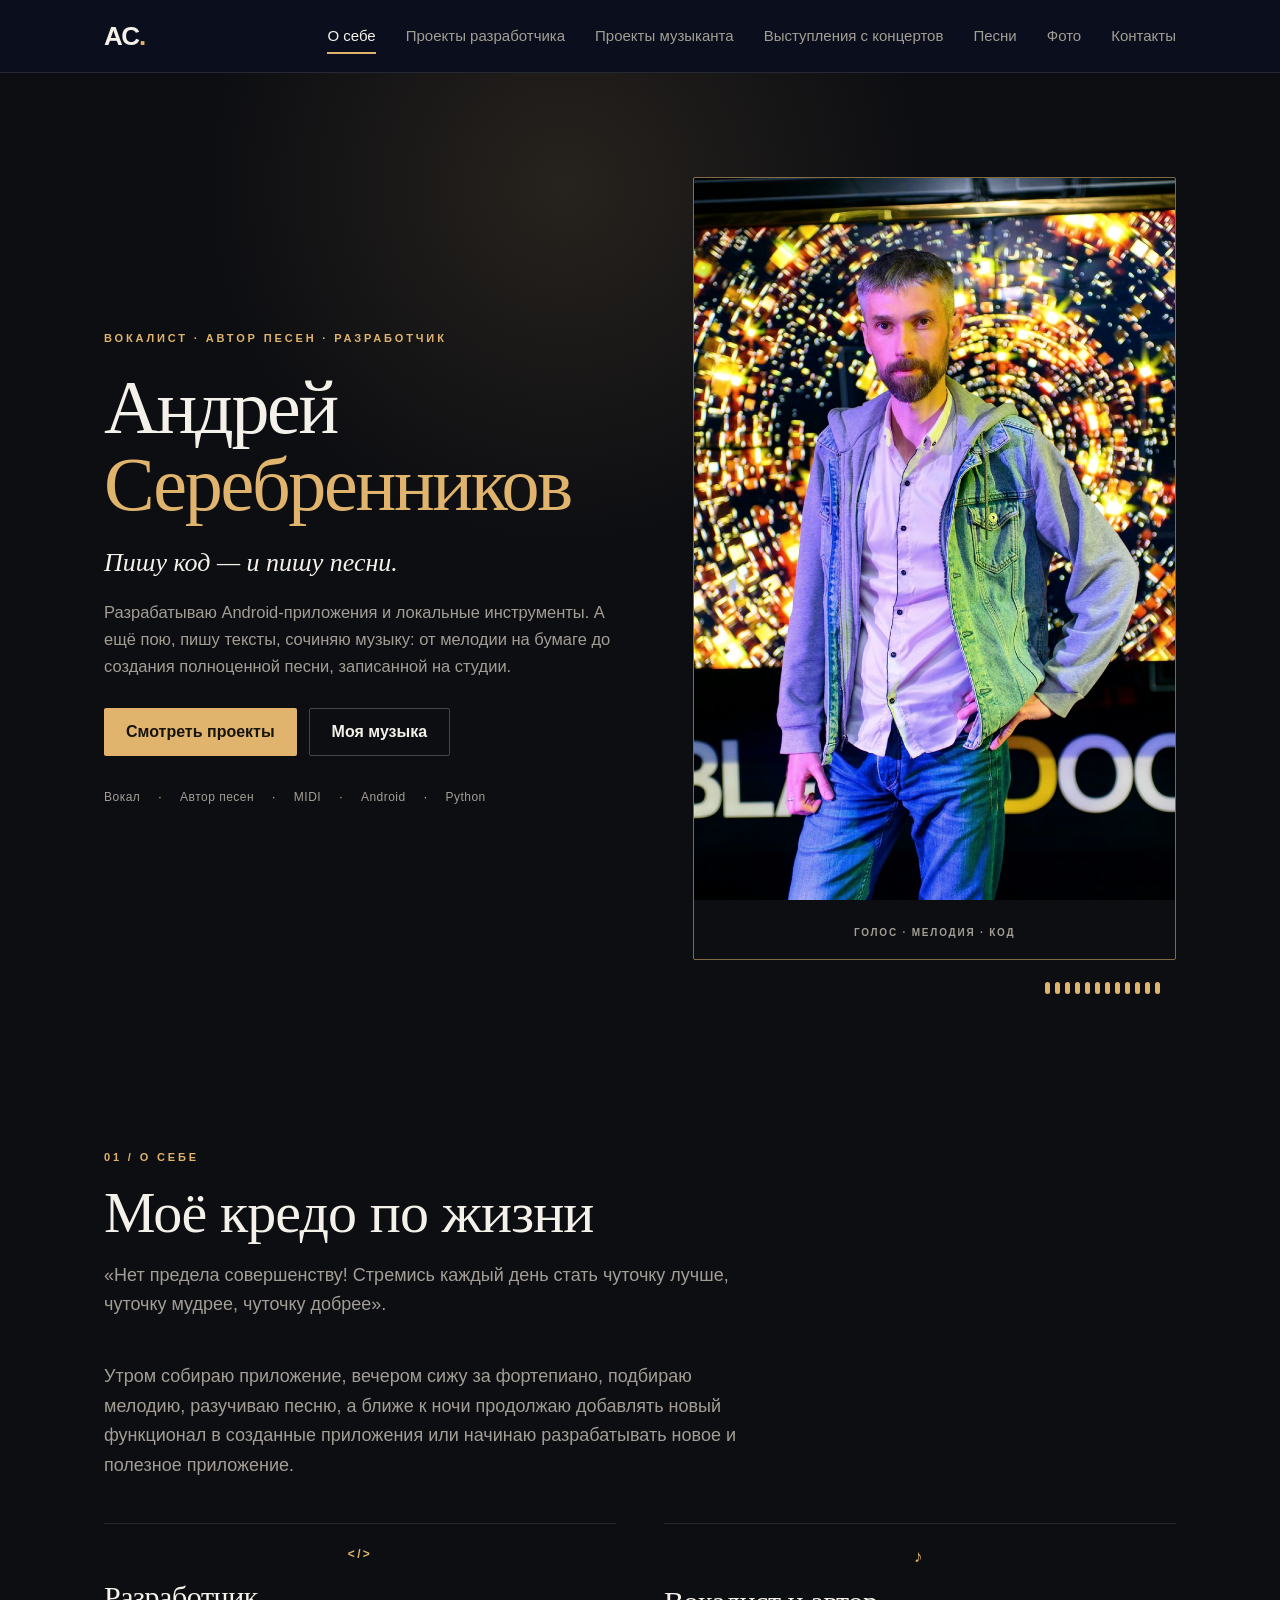
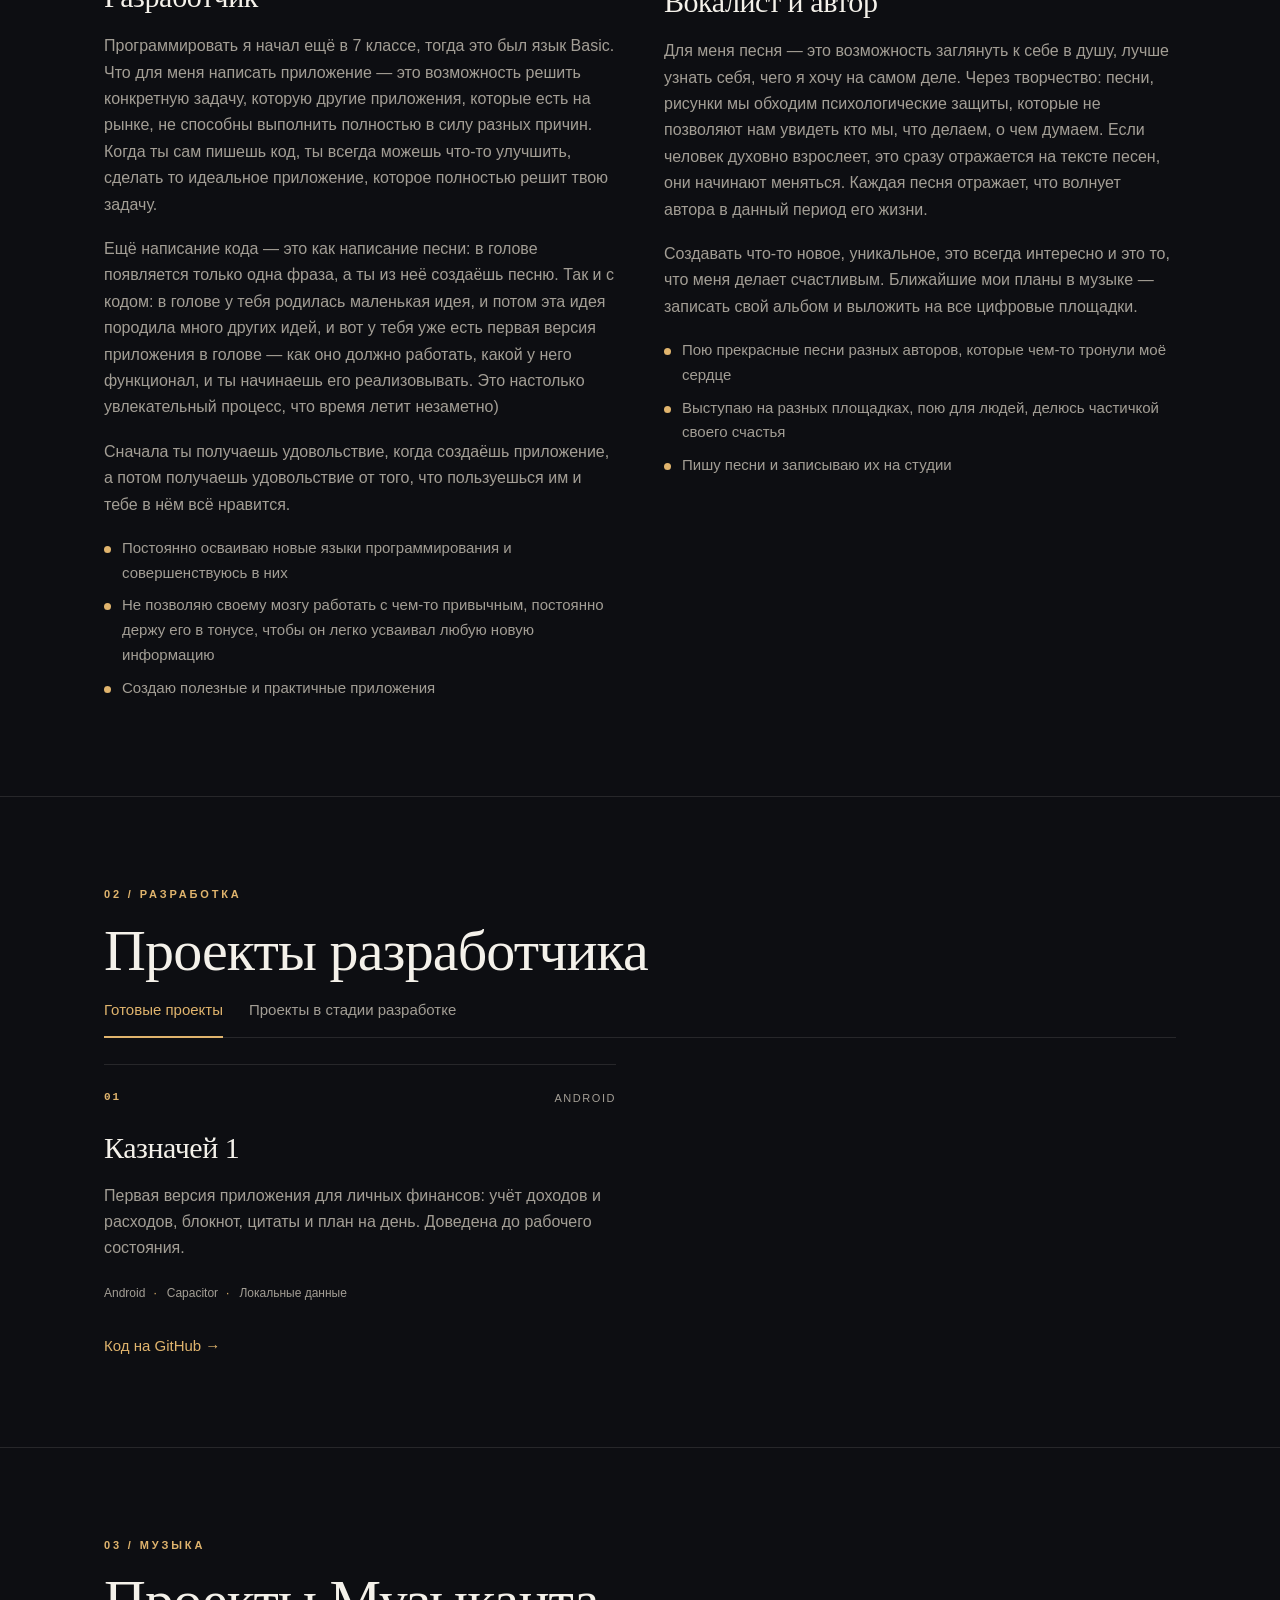
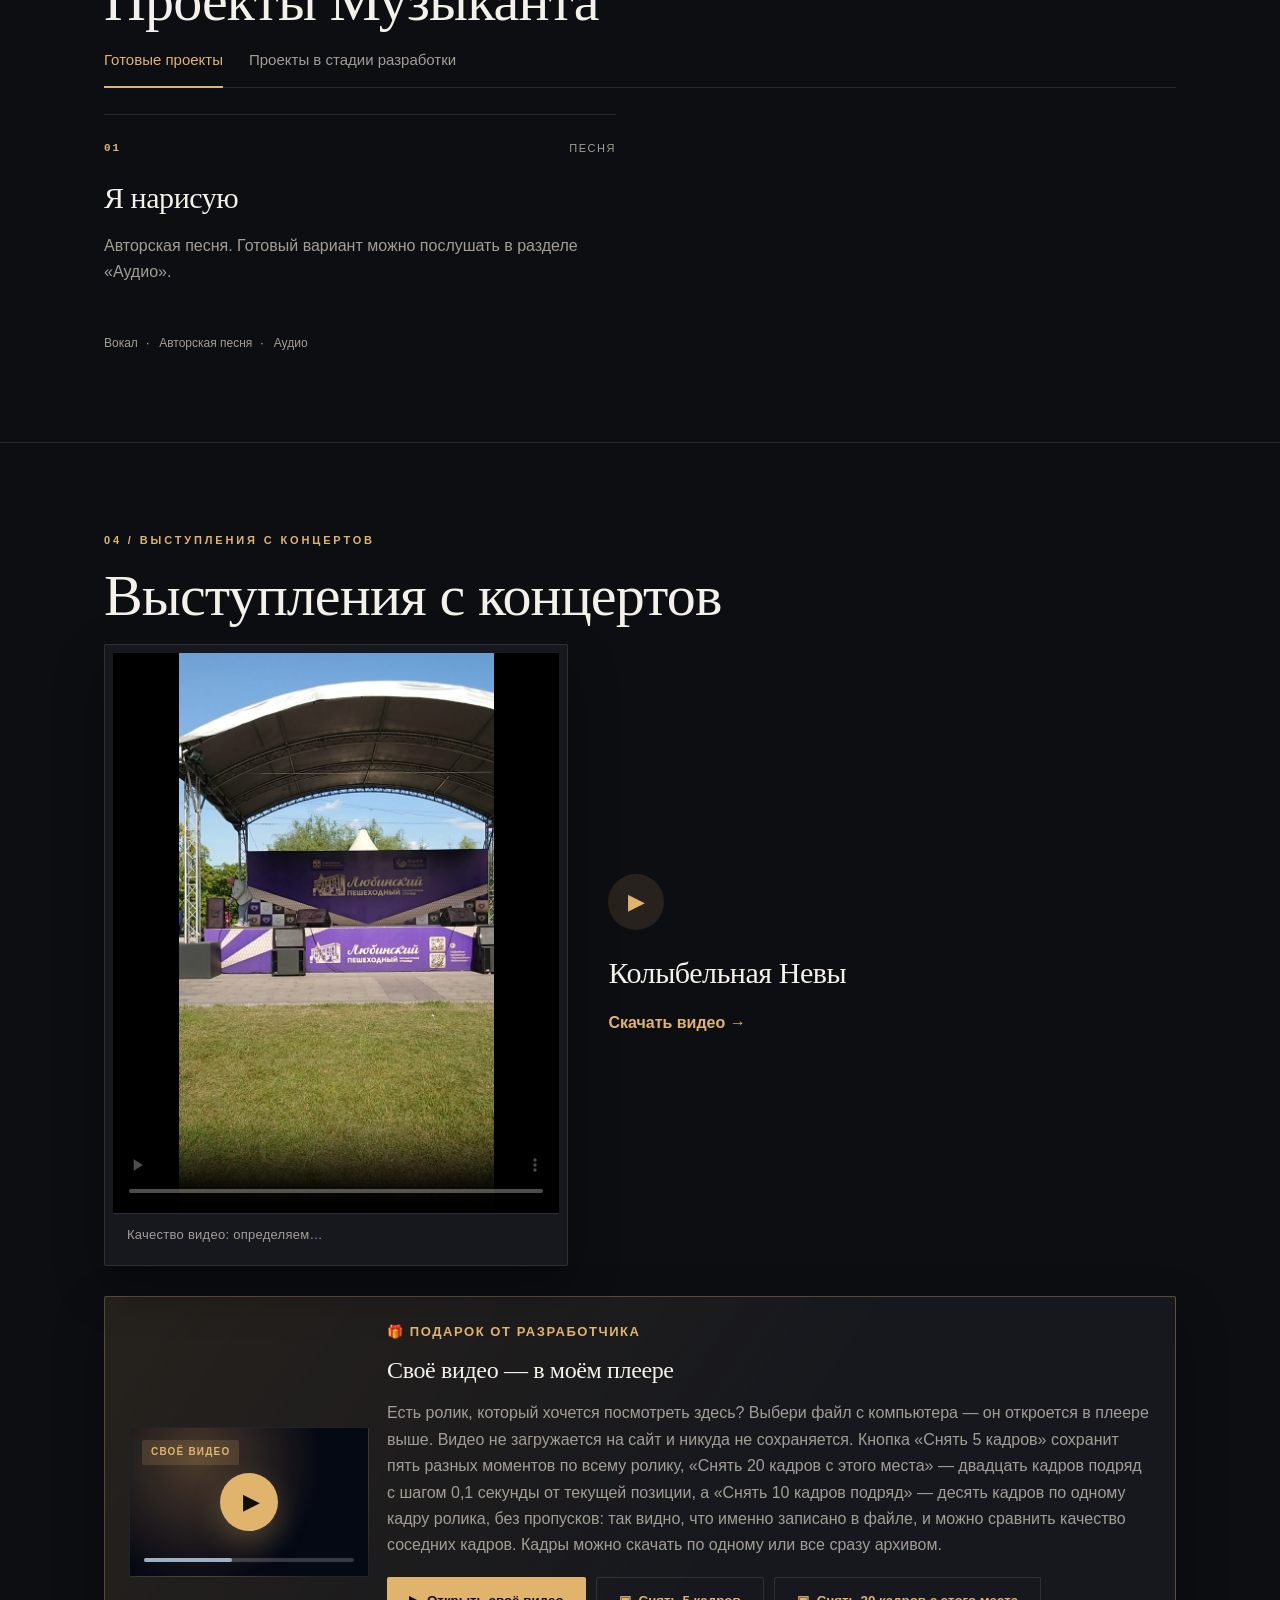
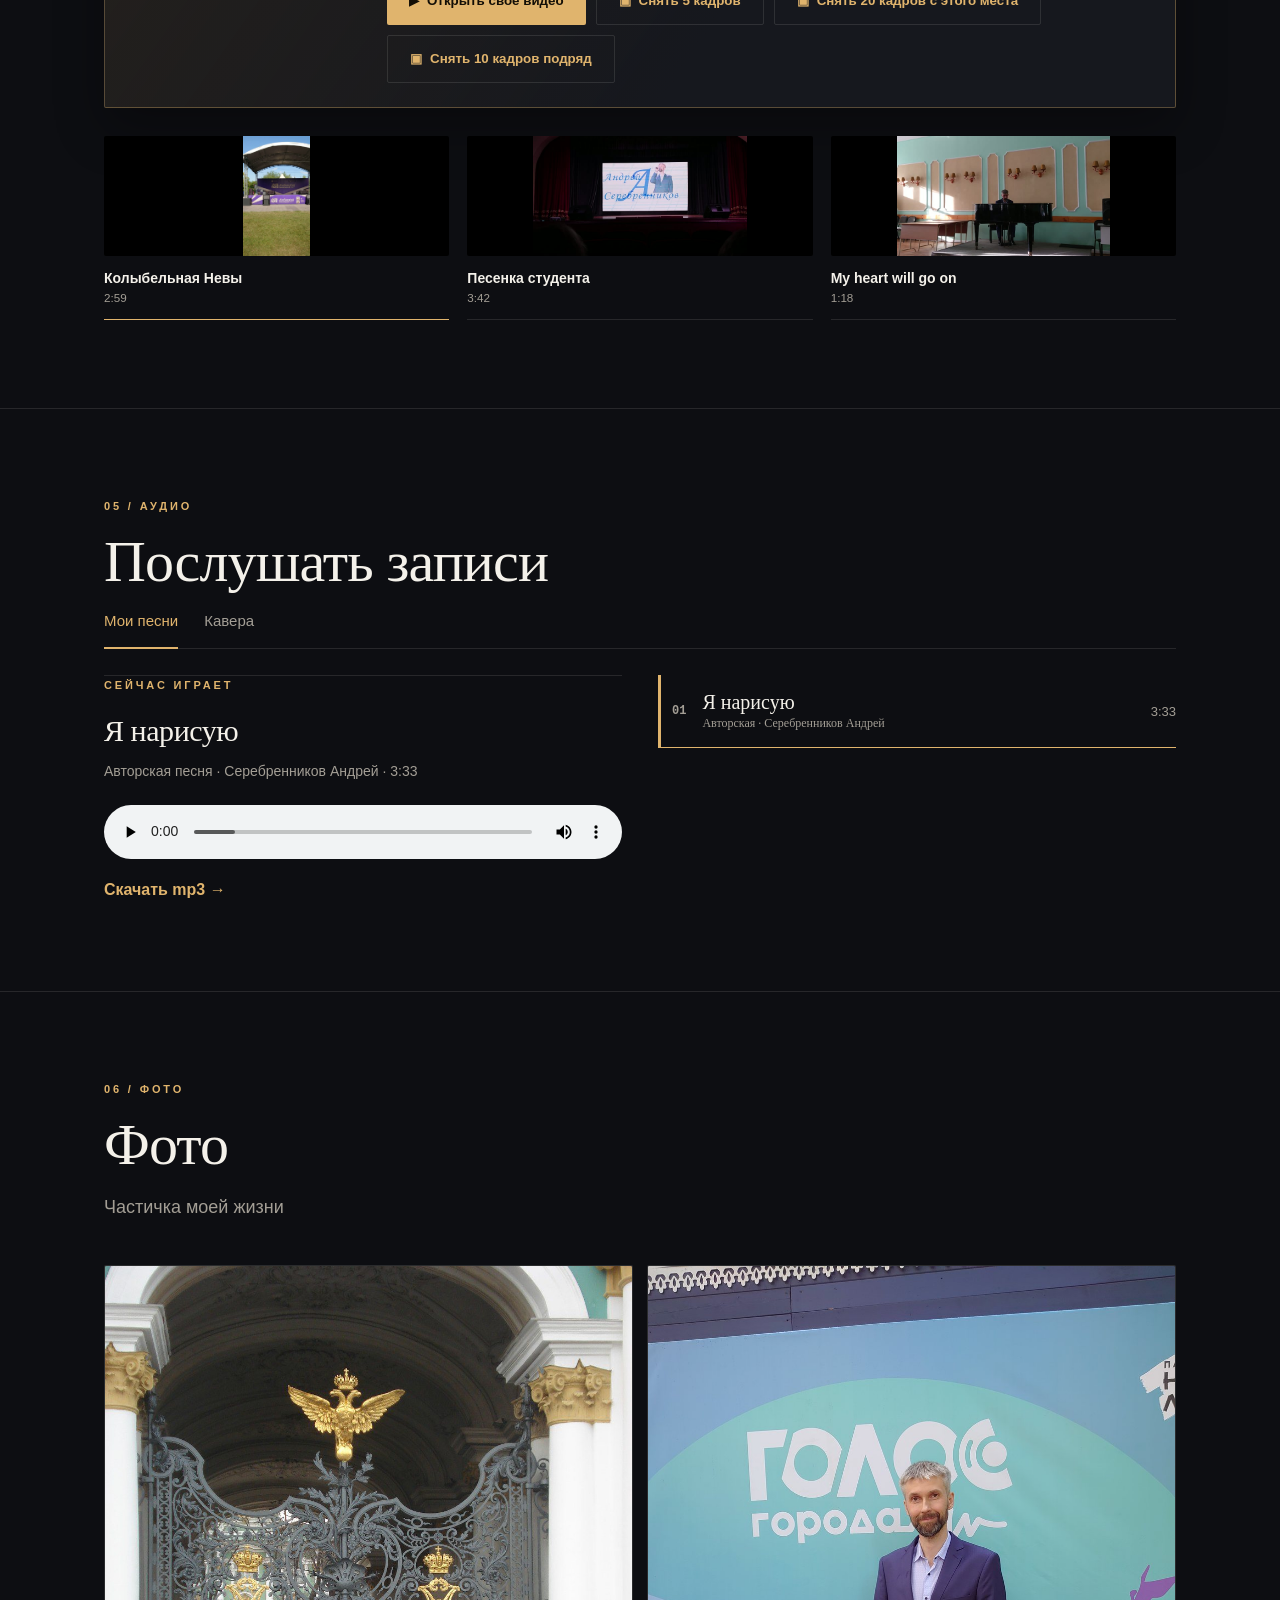
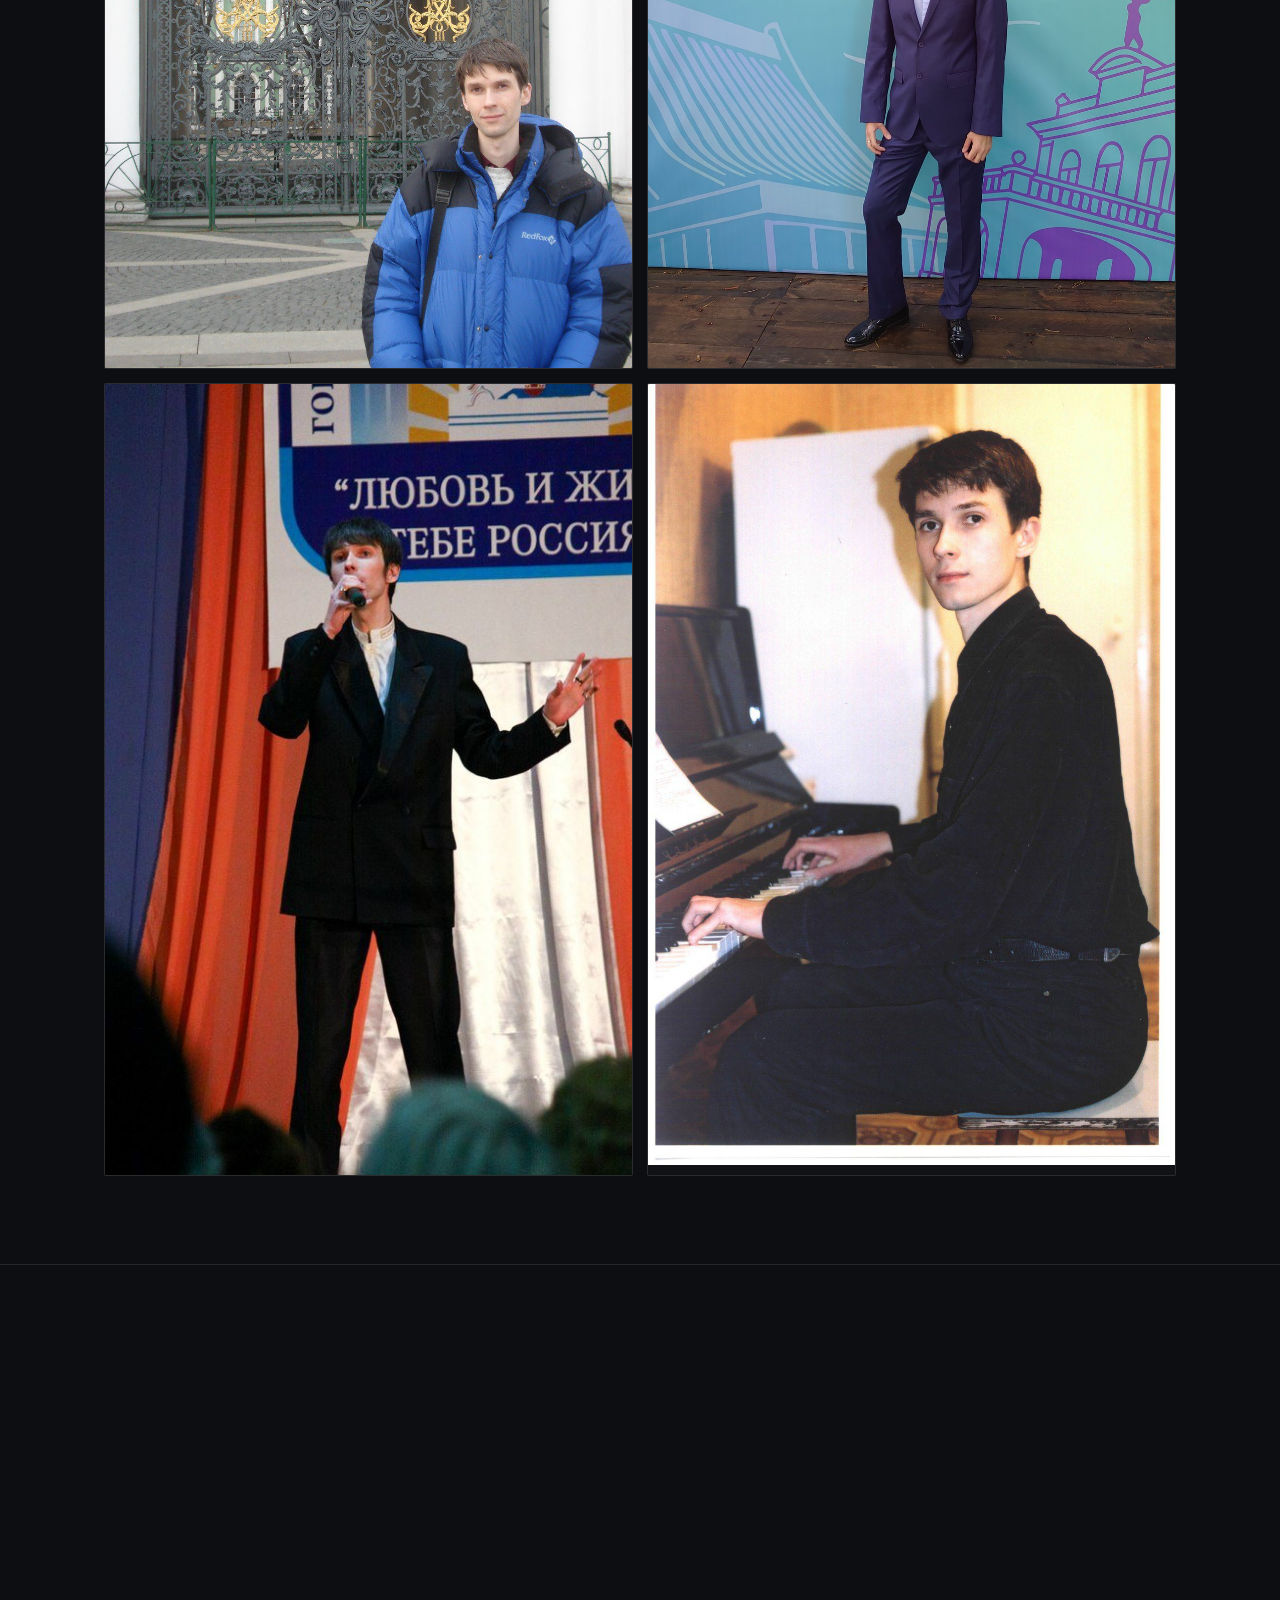
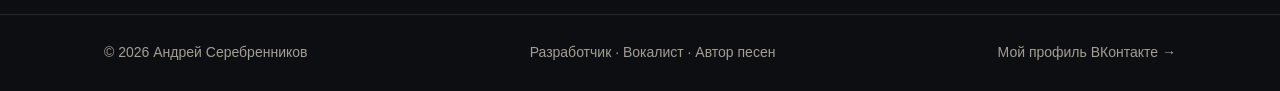
==== commit b8b33812: "Update audio: remove old tracks, add my covers (Верные друзья, Давай рискнём)" ====
--- a/index-v2.html
+++ b/index-v2.html
@@ -324,40 +324,30 @@
             <h3 id="audioTitle">Я нарисую</h3>
             <p class="audio-sub" id="audioSub">Авторская песня · Серебренников Андрей · 3:33</p>
             <audio id="andreyAudio" controls preload="metadata" aria-label="Аудиоплеер записей Андрея Серебренникова">
-              <source src="audio/%D0%A1%D0%B5%D1%80%D0%B5%D0%B1%D1%80%D0%B5%D0%BD%D0%BD%D0%B8%D0%BA%D0%BE%D0%B2_%D0%90%D0%BD%D0%B4%D1%80%D0%B5%D0%B9_%D0%AF_%D0%BD%D0%B0%D1%80%D0%B8%D1%81%D1%83%D1%8E_%D1%82%D0%B5%D0%B1%D1%8F.mp3" type="audio/mpeg">
+              <source src="audio/my/%D0%A1%D0%B5%D1%80%D0%B5%D0%B1%D1%80%D0%B5%D0%BD%D0%BD%D0%B8%D0%BA%D0%BE%D0%B2%20%D0%90%D0%BD%D0%B4%D1%80%D0%B5%D0%B9%20-%20%D0%AF%20%D0%BD%D0%B0%D1%80%D0%B8%D1%81%D1%83%D1%8E.mp3" type="audio/mpeg">
               Твой браузер не поддерживает воспроизведение аудио.
             </audio>
-            <a class="text-link" id="audioDownload" href="audio/%D0%A1%D0%B5%D1%80%D0%B5%D0%B1%D1%80%D0%B5%D0%BD%D0%BD%D0%B8%D0%BA%D0%BE%D0%B2_%D0%90%D0%BD%D0%B4%D1%80%D0%B5%D0%B9_%D0%AF_%D0%BD%D0%B0%D1%80%D0%B8%D1%81%D1%83%D1%8E_%D1%82%D0%B5%D0%B1%D1%8F.mp3" download>Скачать mp3 →</a>
+            <a class="text-link" id="audioDownload" href="audio/my/%D0%A1%D0%B5%D1%80%D0%B5%D0%B1%D1%80%D0%B5%D0%BD%D0%BD%D0%B8%D0%BA%D0%BE%D0%B2%20%D0%90%D0%BD%D0%B4%D1%80%D0%B5%D0%B9%20-%20%D0%AF%20%D0%BD%D0%B0%D1%80%D0%B8%D1%81%D1%83%D1%8E.mp3" download>Скачать mp3 →</a>
           </div>
           <div class="track-list" role="group" aria-label="Список записей">
             <div class="audio-panel" id="audioPanelMine" role="tabpanel">
             <button class="track active" type="button"
-                    data-src="audio/%D0%A1%D0%B5%D1%80%D0%B5%D0%B1%D1%80%D0%B5%D0%BD%D0%BD%D0%B8%D0%BA%D0%BE%D0%B2_%D0%90%D0%BD%D0%B4%D1%80%D0%B5%D0%B9_%D0%AF_%D0%BD%D0%B0%D1%80%D0%B8%D1%81%D1%83%D1%8E_%D1%82%D0%B5%D0%B1%D1%8F.mp3"
+                    data-src="audio/my/%D0%A1%D0%B5%D1%80%D0%B5%D0%B1%D1%80%D0%B5%D0%BD%D0%BD%D0%B8%D0%BA%D0%BE%D0%B2%20%D0%90%D0%BD%D0%B4%D1%80%D0%B5%D0%B9%20-%20%D0%AF%20%D0%BD%D0%B0%D1%80%D0%B8%D1%81%D1%83%D1%8E.mp3"
                     data-title="Я нарисую" data-sub="Авторская песня · Серебренников Андрей · 3:33">
               <span class="track-num">01</span><span class="track-name">Я нарисую<small>Авторская · Серебренников Андрей</small></span><span class="track-time">3:33</span>
             </button>
-            <button class="track" type="button"
-                    data-src="audio/%D0%9E%D0%B6%D0%B8%D0%B4%D0%B0%D0%BD%D0%B8%D0%B5%20%D0%98%D0%98%20%D0%BE%D0%B1%D1%80.mp3"
-                    data-title="Ожидание" data-sub="Авторская песня · Серебренников Андрей · аранжировка · 3:13">
-              <span class="track-num">02</span><span class="track-name">Ожидание<small>Авторская · аранжировка</small></span><span class="track-time">3:13</span>
-            </button>
             </div>
 
             <div class="audio-panel" id="audioPanelCovers" role="tabpanel" hidden>
             <button class="track" type="button"
-                    data-src="audio/%D0%9B%D0%B5%D1%88%D0%B0%20%D0%9F%D0%BE%D0%B9%20-%20%D0%BD%D0%B5%20%D0%B1%D0%BE%D0%B9%D1%81%D1%8F.mp3"
-                    data-title="Не бойся" data-sub="Кавер · файл «Леша Пой» · 3:45">
-              <span class="track-num">01</span><span class="track-name">Не бойся<small>Кавер · файл «Леша Пой»</small></span><span class="track-time">3:45</span>
+                    data-src="audio/cover/%D0%A1%D0%B5%D1%80%D0%B5%D0%B1%D1%80%D0%B5%D0%BD%D0%BD%D0%B8%D0%BA%D0%BE%D0%B2%20%D0%90%D0%BD%D0%B4%D1%80%D0%B5%D0%B9%20-%20%D0%92%D0%B5%D1%80%D0%BD%D1%8B%D0%B5%20%D0%B4%D1%80%D1%83%D0%B7%D1%8C%D1%8F%20%28cover%29.mp3"
+                    data-title="Верные друзья" data-sub="Кавер · оригинал: группа «Сценакардия» · исполняет Андрей Серебренников · 3:34">
+              <span class="track-num">01</span><span class="track-name">Верные друзья<small>Кавер · оригинал: группа «Сценакардия»</small></span><span class="track-time">3:34</span>
             </button>
             <button class="track" type="button"
-                    data-src="audio/%D0%90%D0%BB%D0%B0%D0%BD%20%D0%A7%D0%B5%D1%80%D0%BA%D0%B0%D1%81%D0%BE%D0%B2%20-%20%D0%A1%D0%BB%D0%B5%D0%B4%D0%BE%D0%BC%20%D0%B7%D0%B0%20%D1%82%D0%BE%D0%B1%D0%BE%D0%B9.mp3"
-                    data-title="Следом за тобой" data-sub="Кавер · Черкасов Алан · 4:32">
-              <span class="track-num">02</span><span class="track-name">Следом за тобой<small>Кавер · Черкасов Алан</small></span><span class="track-time">4:32</span>
-            </button>
-            <button class="track" type="button"
-                    data-src="audio/%D0%A2%D1%8B%20%D0%BE%D0%B1%D0%BD%D0%B8%D0%BC%D0%B5%D1%88%D1%8C%20%D0%BC%D0%B5%D0%BD%D1%8F%20-%20%D0%9A%D0%B2%D0%B0%D1%82%D1%80%D0%BE.mp3"
-                    data-title="Ты обнимешь меня" data-sub="Кавер · Кватро · 3:26">
-              <span class="track-num">03</span><span class="track-name">Ты обнимешь меня<small>Кавер · Кватро</small></span><span class="track-time">3:26</span>
+                    data-src="audio/cover/%D0%A1%D0%B5%D1%80%D0%B5%D0%B1%D1%80%D0%B5%D0%BD%D0%BD%D0%B8%D0%BA%D0%BE%D0%B2%20%D0%90%D0%BD%D0%B4%D1%80%D0%B5%D0%B9%20-%20%D0%94%D0%B0%D0%B2%D0%B0%D0%B9%20%D1%80%D0%B8%D1%81%D0%BA%D0%BD%D0%B5%D0%BC%20%28cover%29%20Fm.mp3"
+                    data-title="Давай рискнём" data-sub="Кавер · автор: Морозова Ольга Владимировна · оригинал: Марина Бриз · исполняет Андрей Серебренников · 3:26">
+              <span class="track-num">02</span><span class="track-name">Давай рискнём<small>Кавер · автор: Морозова Ольга Владимировна · оригинал: Марина Бриз</small></span><span class="track-time">3:26</span>
             </button>
             </div>
           </div>
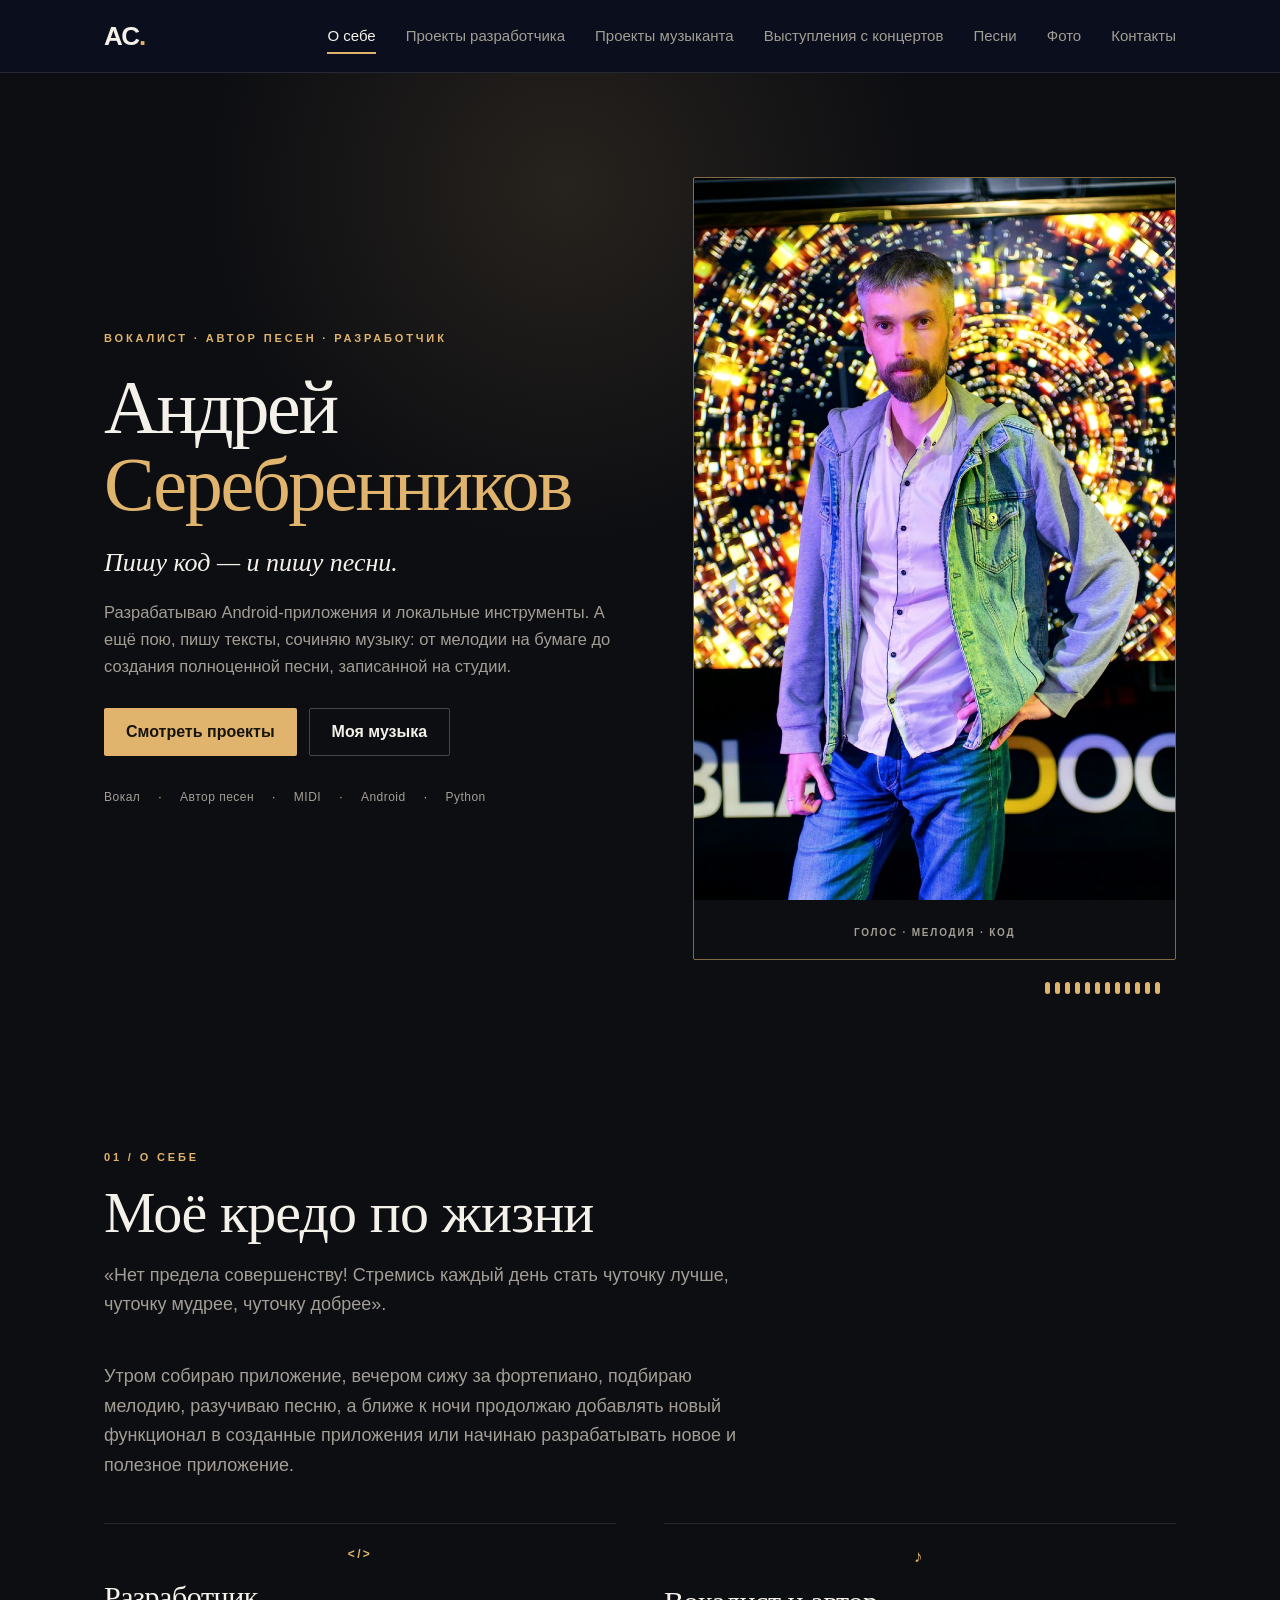
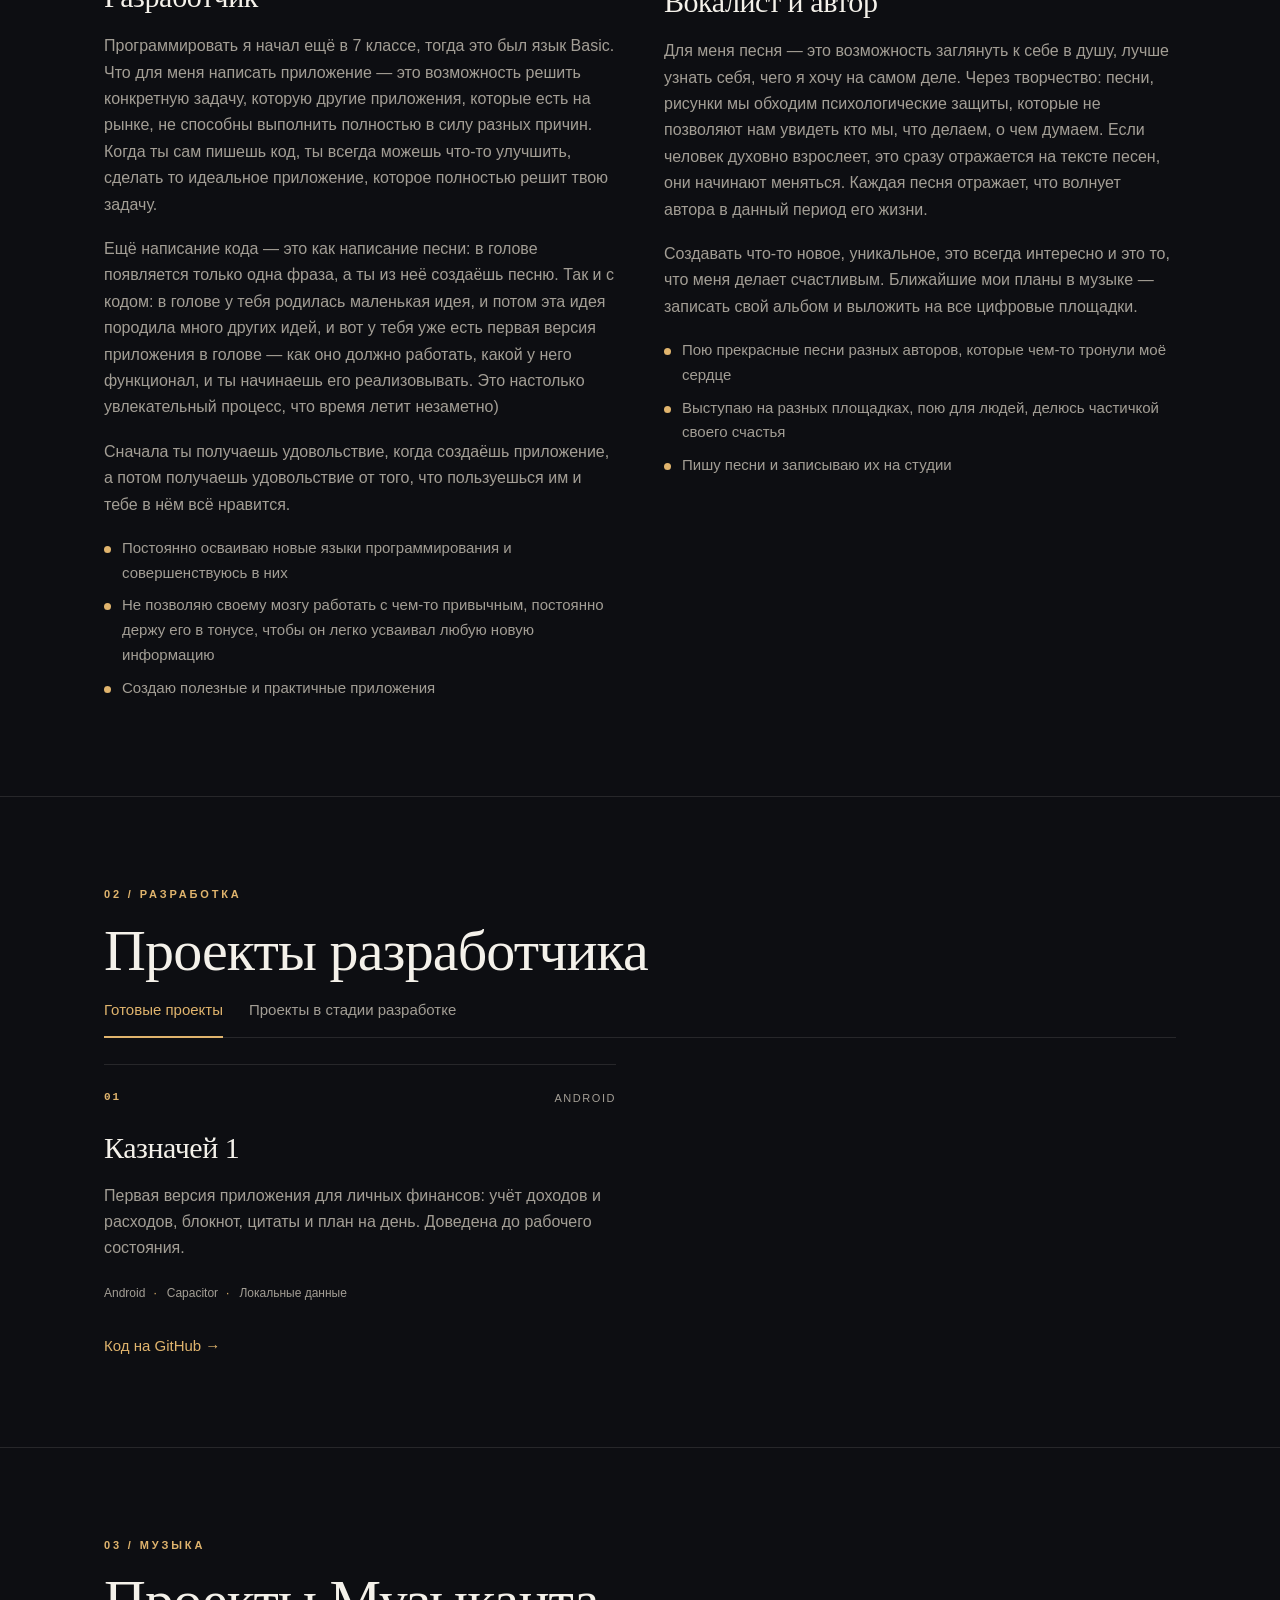
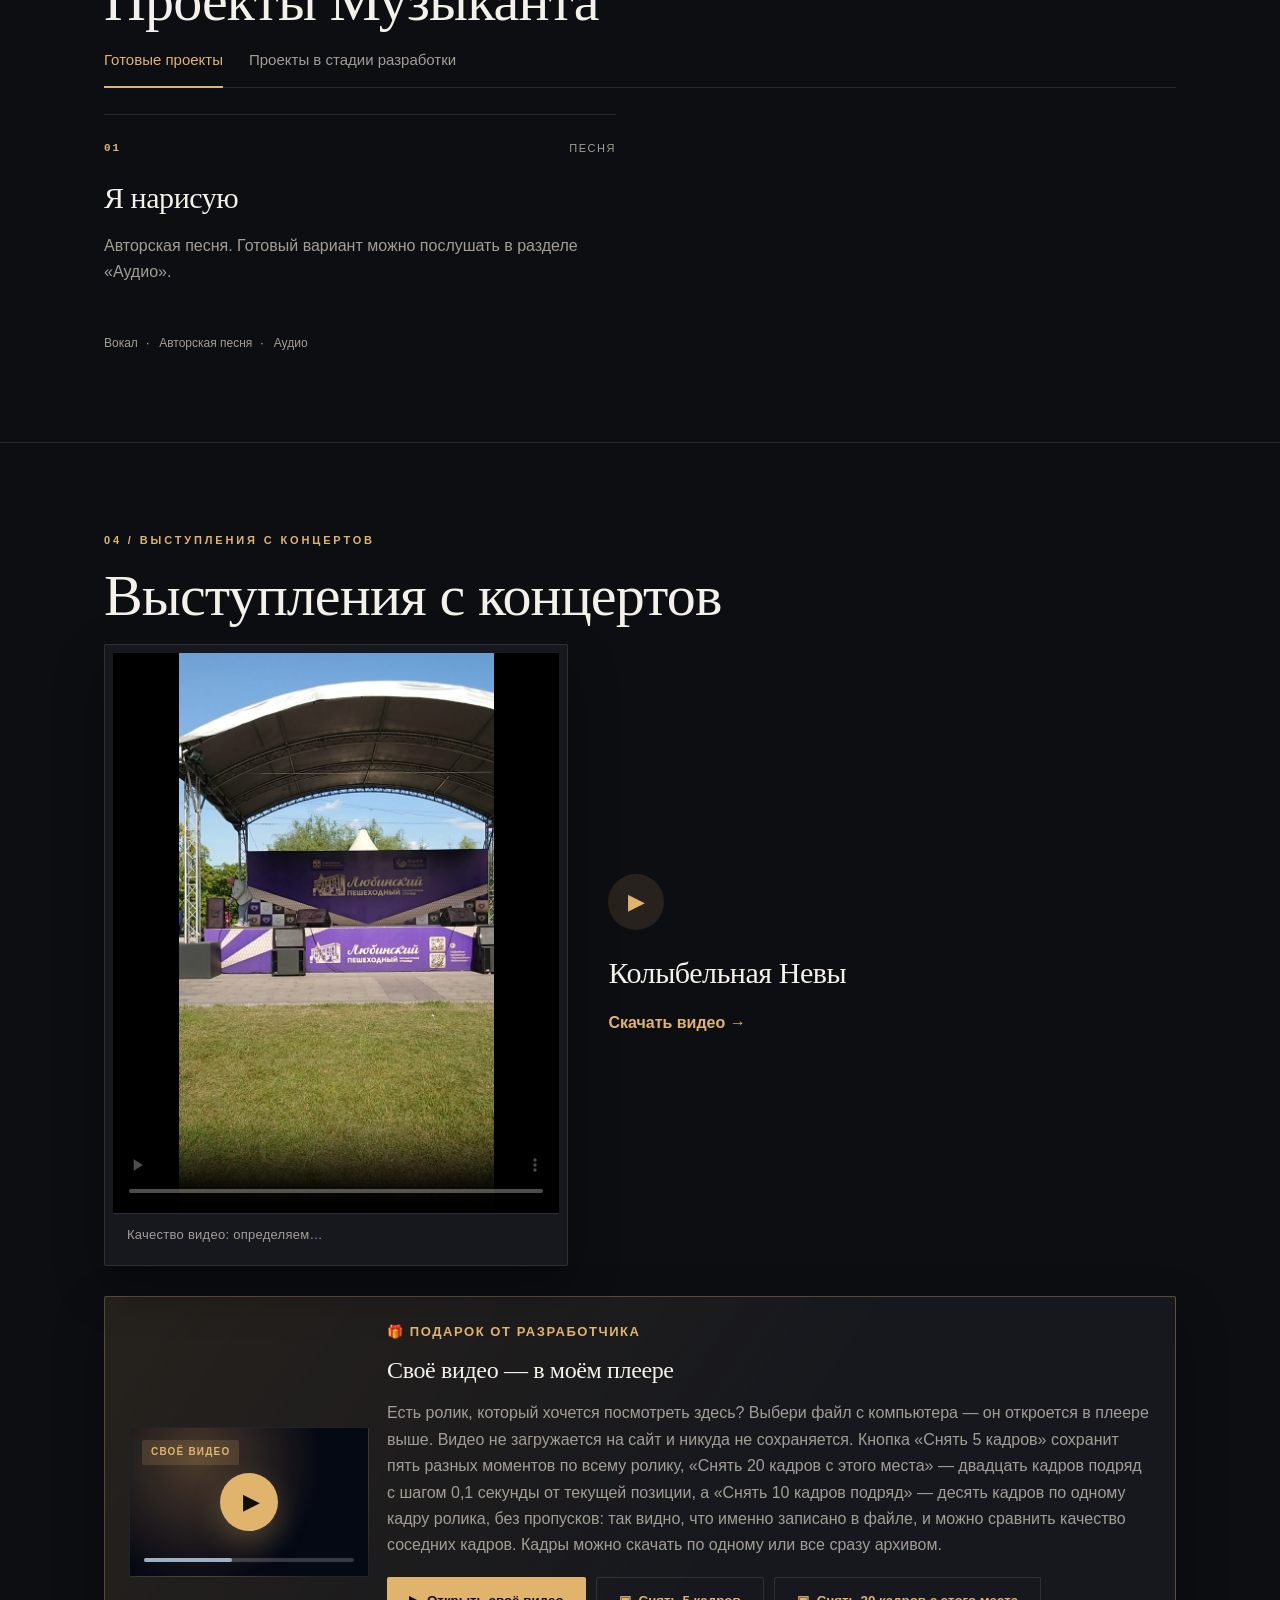
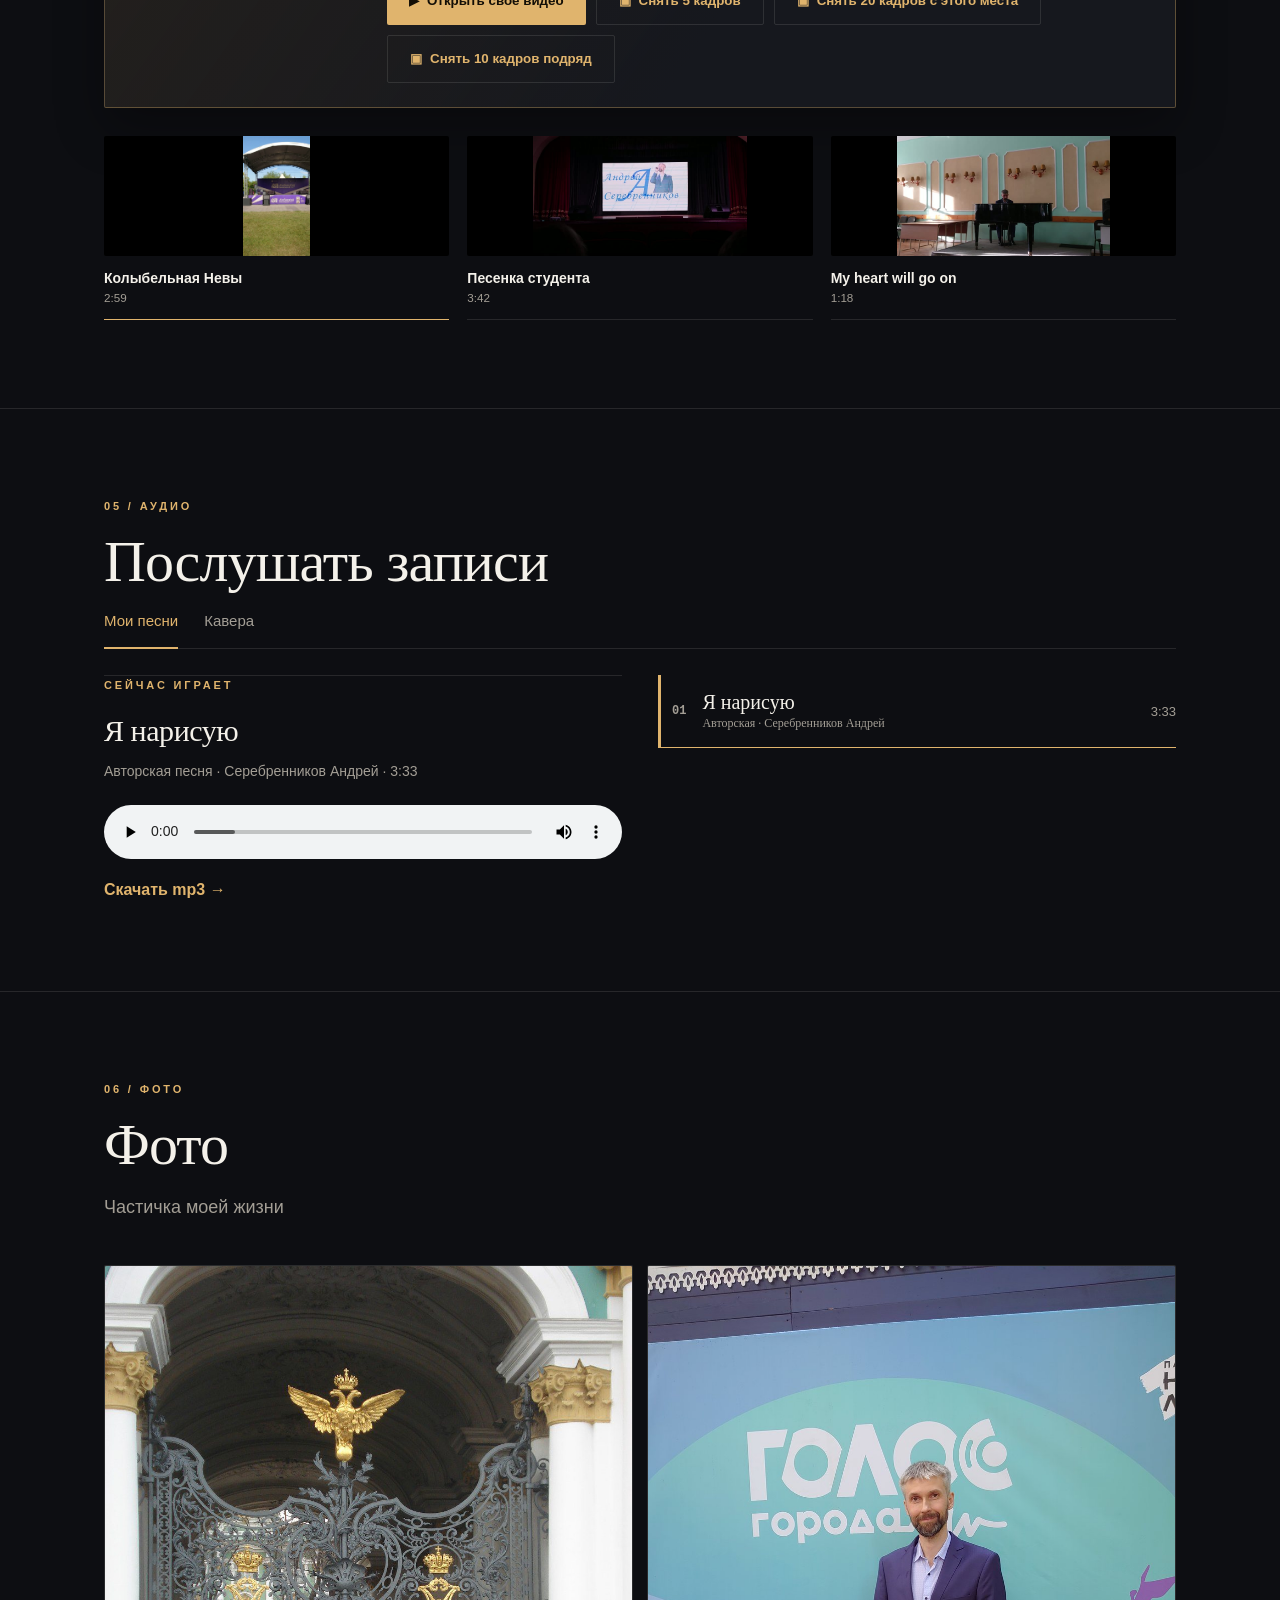
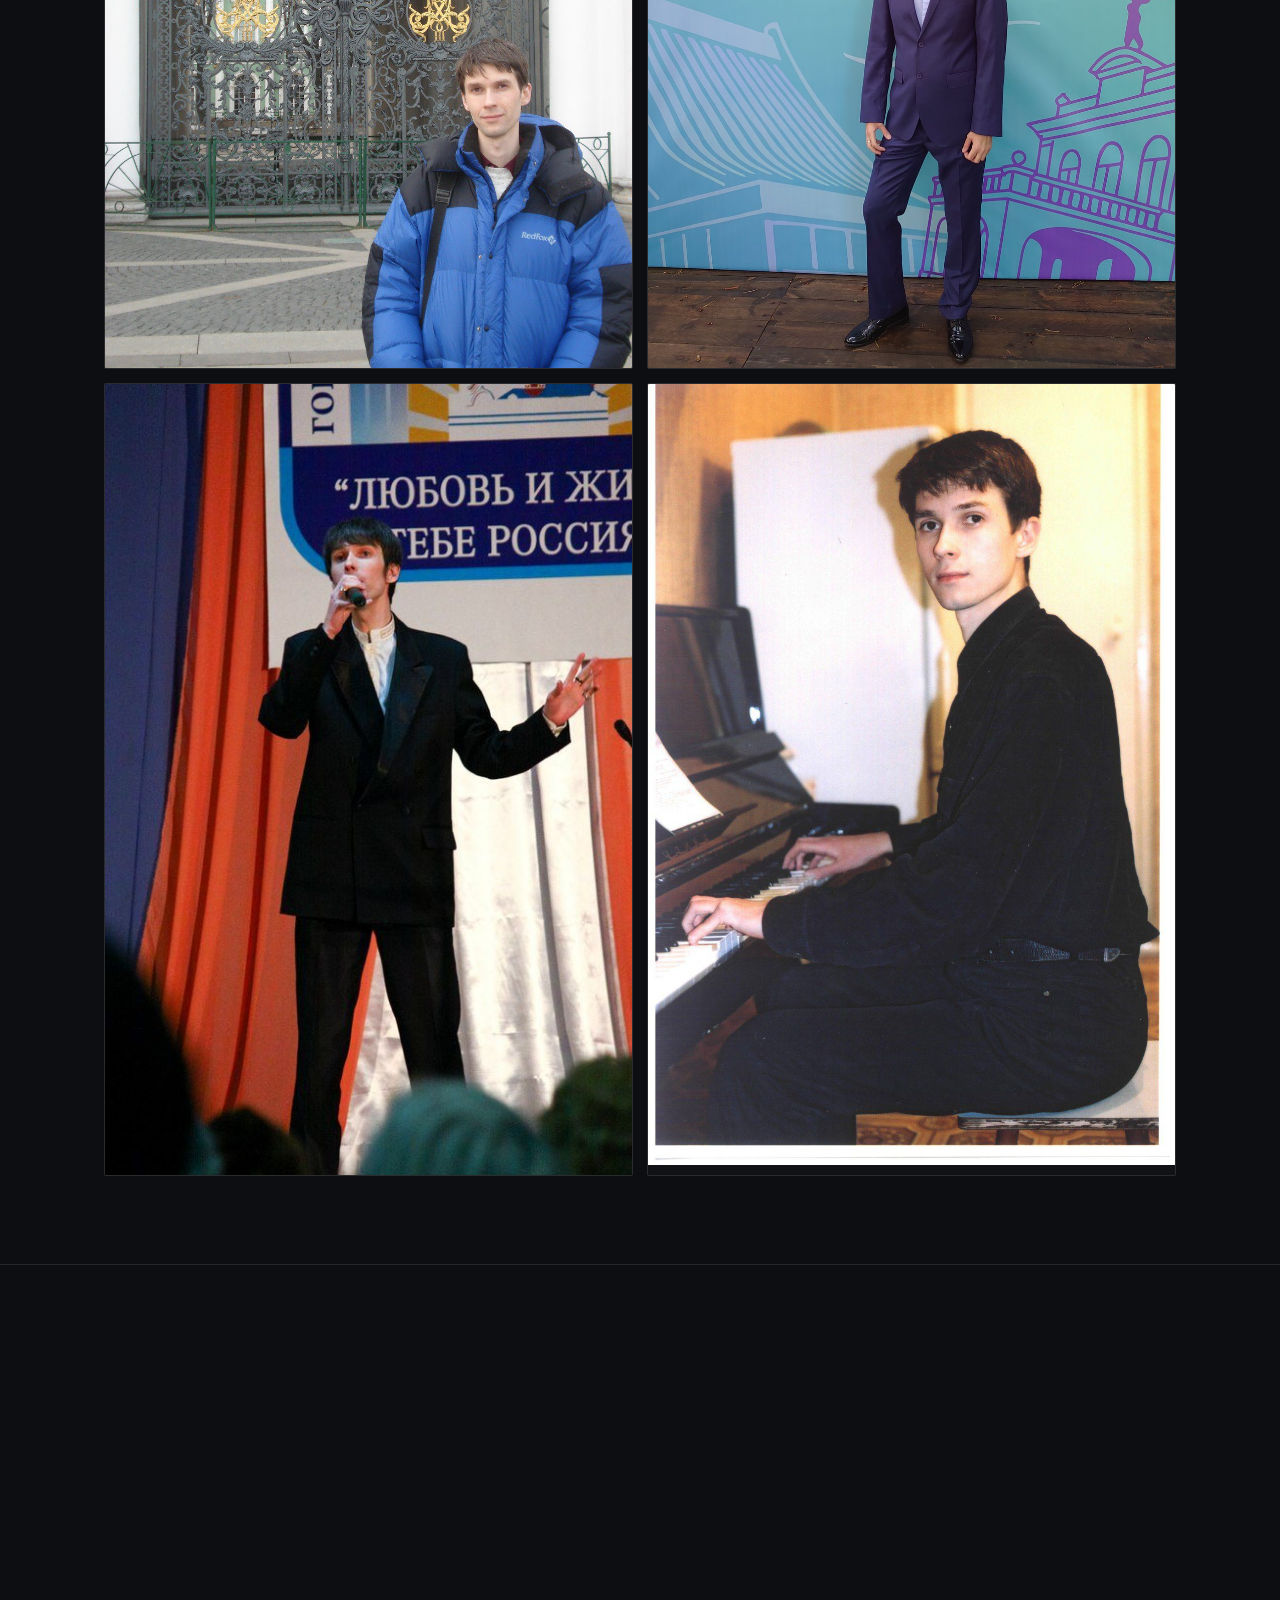
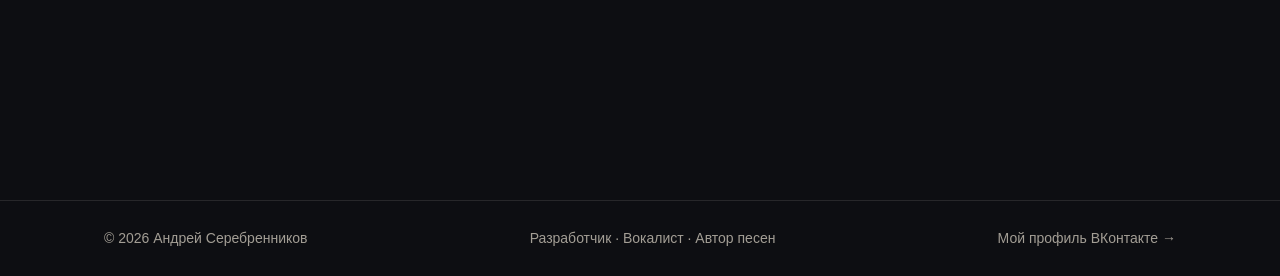
==== commit c7c8db9a: "Add Telegram and VK links to contacts" ====
--- a/index-v2.html
+++ b/index-v2.html
@@ -346,9 +346,10 @@
             </button>
             <button class="track" type="button"
                     data-src="audio/cover/%D0%A1%D0%B5%D1%80%D0%B5%D0%B1%D1%80%D0%B5%D0%BD%D0%BD%D0%B8%D0%BA%D0%BE%D0%B2%20%D0%90%D0%BD%D0%B4%D1%80%D0%B5%D0%B9%20-%20%D0%94%D0%B0%D0%B2%D0%B0%D0%B9%20%D1%80%D0%B8%D1%81%D0%BA%D0%BD%D0%B5%D0%BC%20%28cover%29%20Fm.mp3"
-                    data-title="Давай рискнём" data-sub="Кавер · автор: Морозова Ольга Владимировна · оригинал: Марина Бриз · исполняет Андрей Серебренников · 3:26">
-              <span class="track-num">02</span><span class="track-name">Давай рискнём<small>Кавер · автор: Морозова Ольга Владимировна · оригинал: Марина Бриз</small></span><span class="track-time">3:26</span>
+                    data-title="Давай рискнём" data-sub="Кавер · автор: Морозова Ольга Владимировна · оригинал в исполнении Марины Бикмаметовой (Марина Бриз) · исполняет Андрей Серебренников · 3:26">
+              <span class="track-num">02</span><span class="track-name">Давай рискнём<small>Кавер · автор: Морозова Ольга Владимировна · оригинал в исполнении Марины Бикмаметовой (Марина Бриз)</small></span><span class="track-time">3:26</span>
             </button>
+            <p class="audio-note">Дорогие авторы и исполнители! Если вы против размещения вашего произведения или кавера на этом сайте, <a class="text-link" href="#contacts">напишите мне</a> — я удалю запись.<br>Страницы авторов и исполнителей: <a class="text-link" href="https://vk.ru/scenakardia" target="_blank" rel="noopener">группа «Сценакардия»</a> · <a class="text-link" href="https://vk.ru/id95731141" target="_blank" rel="noopener">Морозова Ольга Владимировна</a> · <a class="text-link" href="https://vk.ru/bikvocal" target="_blank" rel="noopener">Марина Бикмаметова (Марина Бриз)</a></p>
             </div>
           </div>
         </div>
@@ -390,6 +391,16 @@
             <span><strong>GitHub</strong><small>andreyserebrennikov8155</small></span>
             <span class="contact-arrow">→</span>
           </a>
+          <a class="contact-link" href="https://t.me/creator_on_tilda" target="_blank" rel="noopener">
+            <span class="contact-icon">TG</span>
+            <span><strong>Telegram</strong><small>@creator_on_tilda</small></span>
+            <span class="contact-arrow">→</span>
+          </a>
+          <a class="contact-link" href="https://vk.ru/serebrennikovbrothers" target="_blank" rel="noopener">
+            <span class="contact-icon">VK</span>
+            <span><strong>VK</strong><small>The Serebrennikov Brothers</small></span>
+            <span class="contact-arrow">→</span>
+          </a>
           <a class="contact-link" href="#top">
             <span class="contact-icon">↑</span>
             <span><strong>Наверх страницы</strong><small>вернуться к началу</small></span>
--- a/styles-v2.css
+++ b/styles-v2.css
@@ -1062,6 +1062,7 @@
 }
 .project-panel[hidden],
 .audio-panel[hidden] { display: none; }
+.audio-note { margin: 14px 2px 0; font-size: 13px; line-height: 1.55; color: var(--text-soft); }
 
 @media (max-width: 680px) {
   .gift-player { grid-template-columns: 1fr; gap: 18px; padding: 20px; }
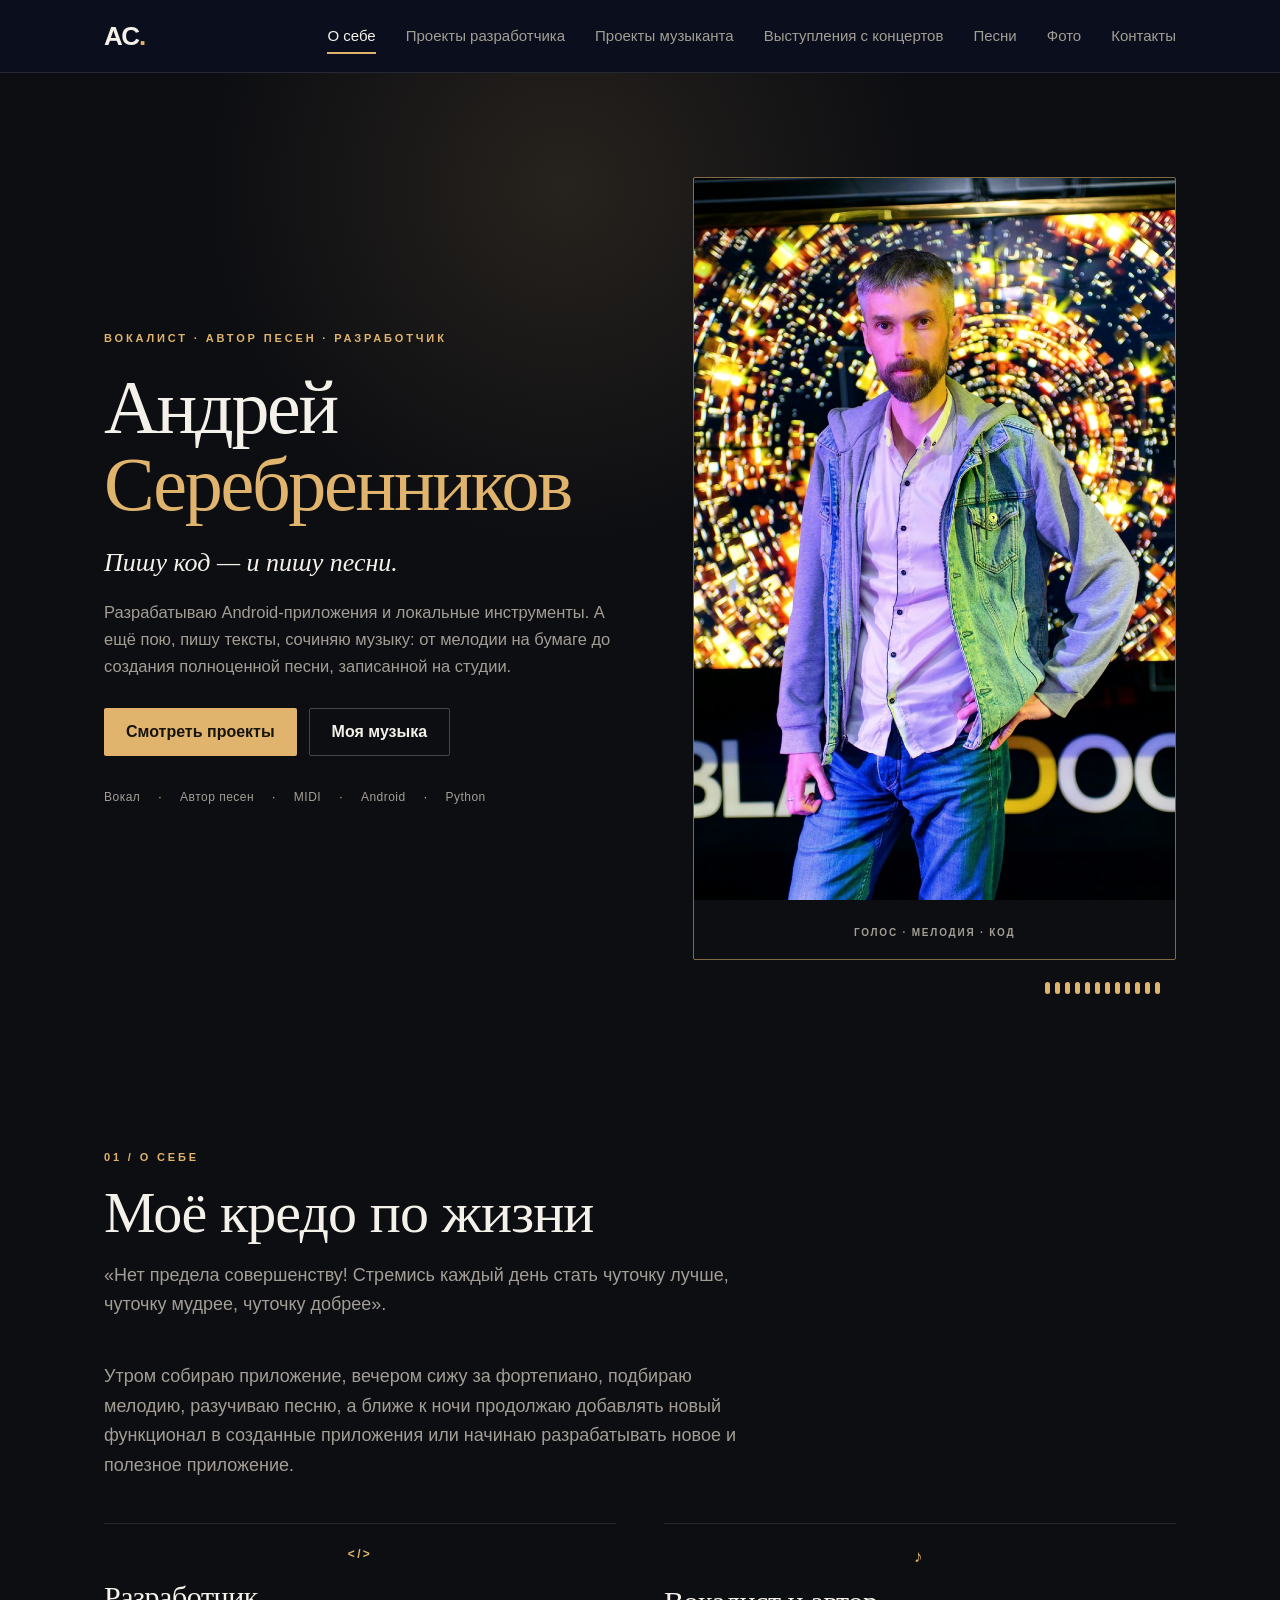
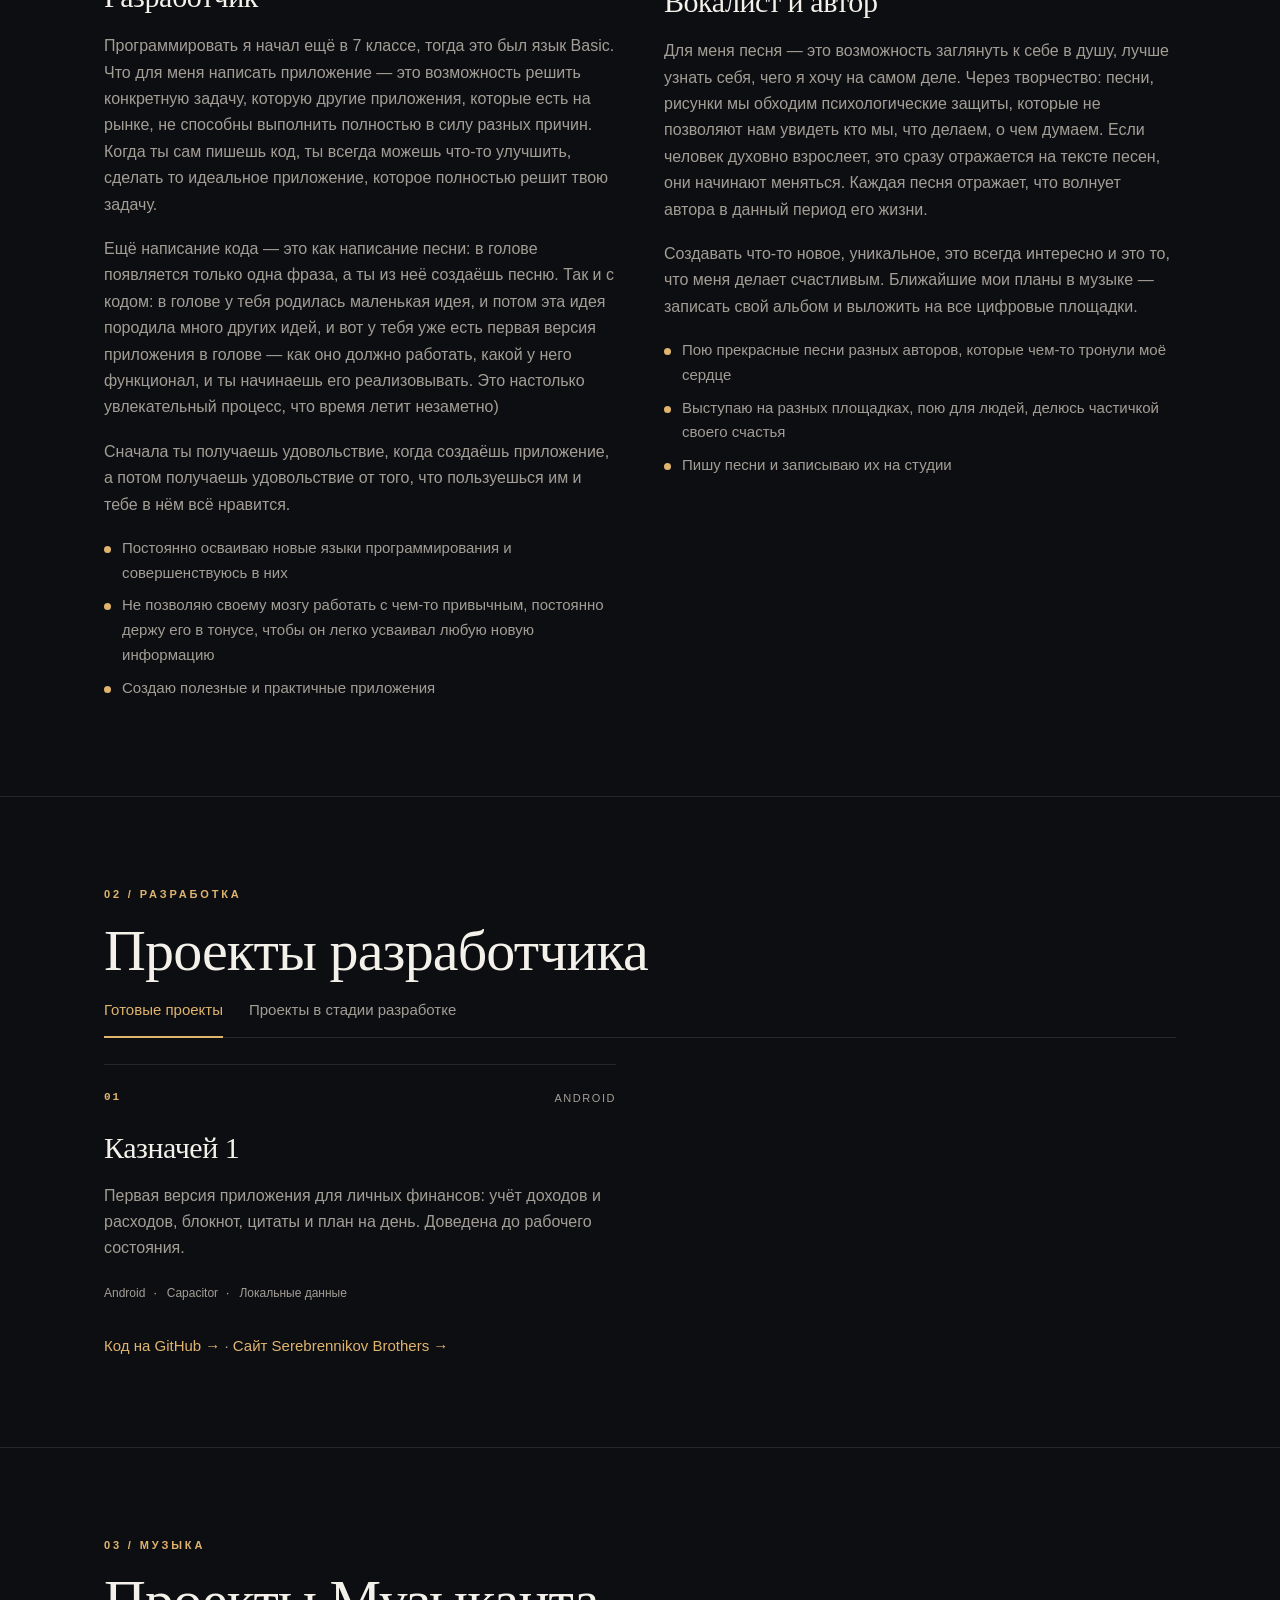
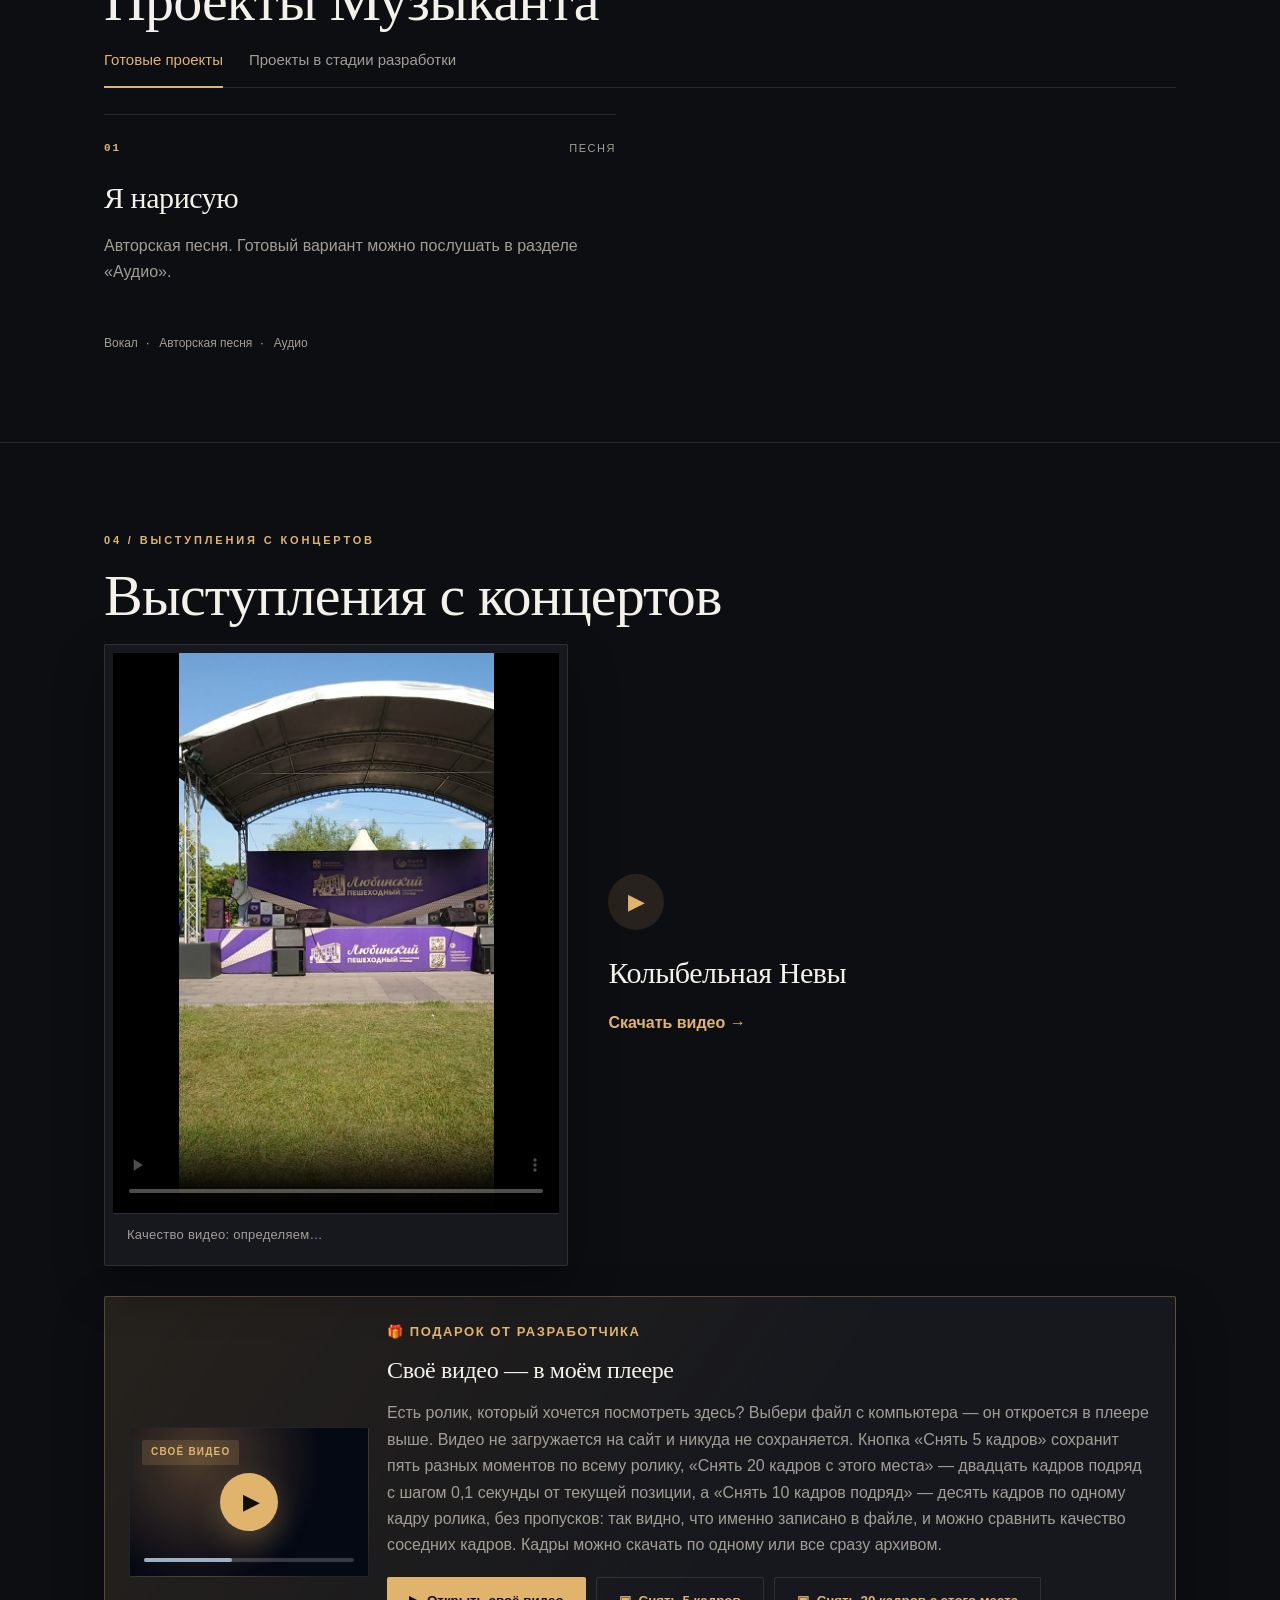
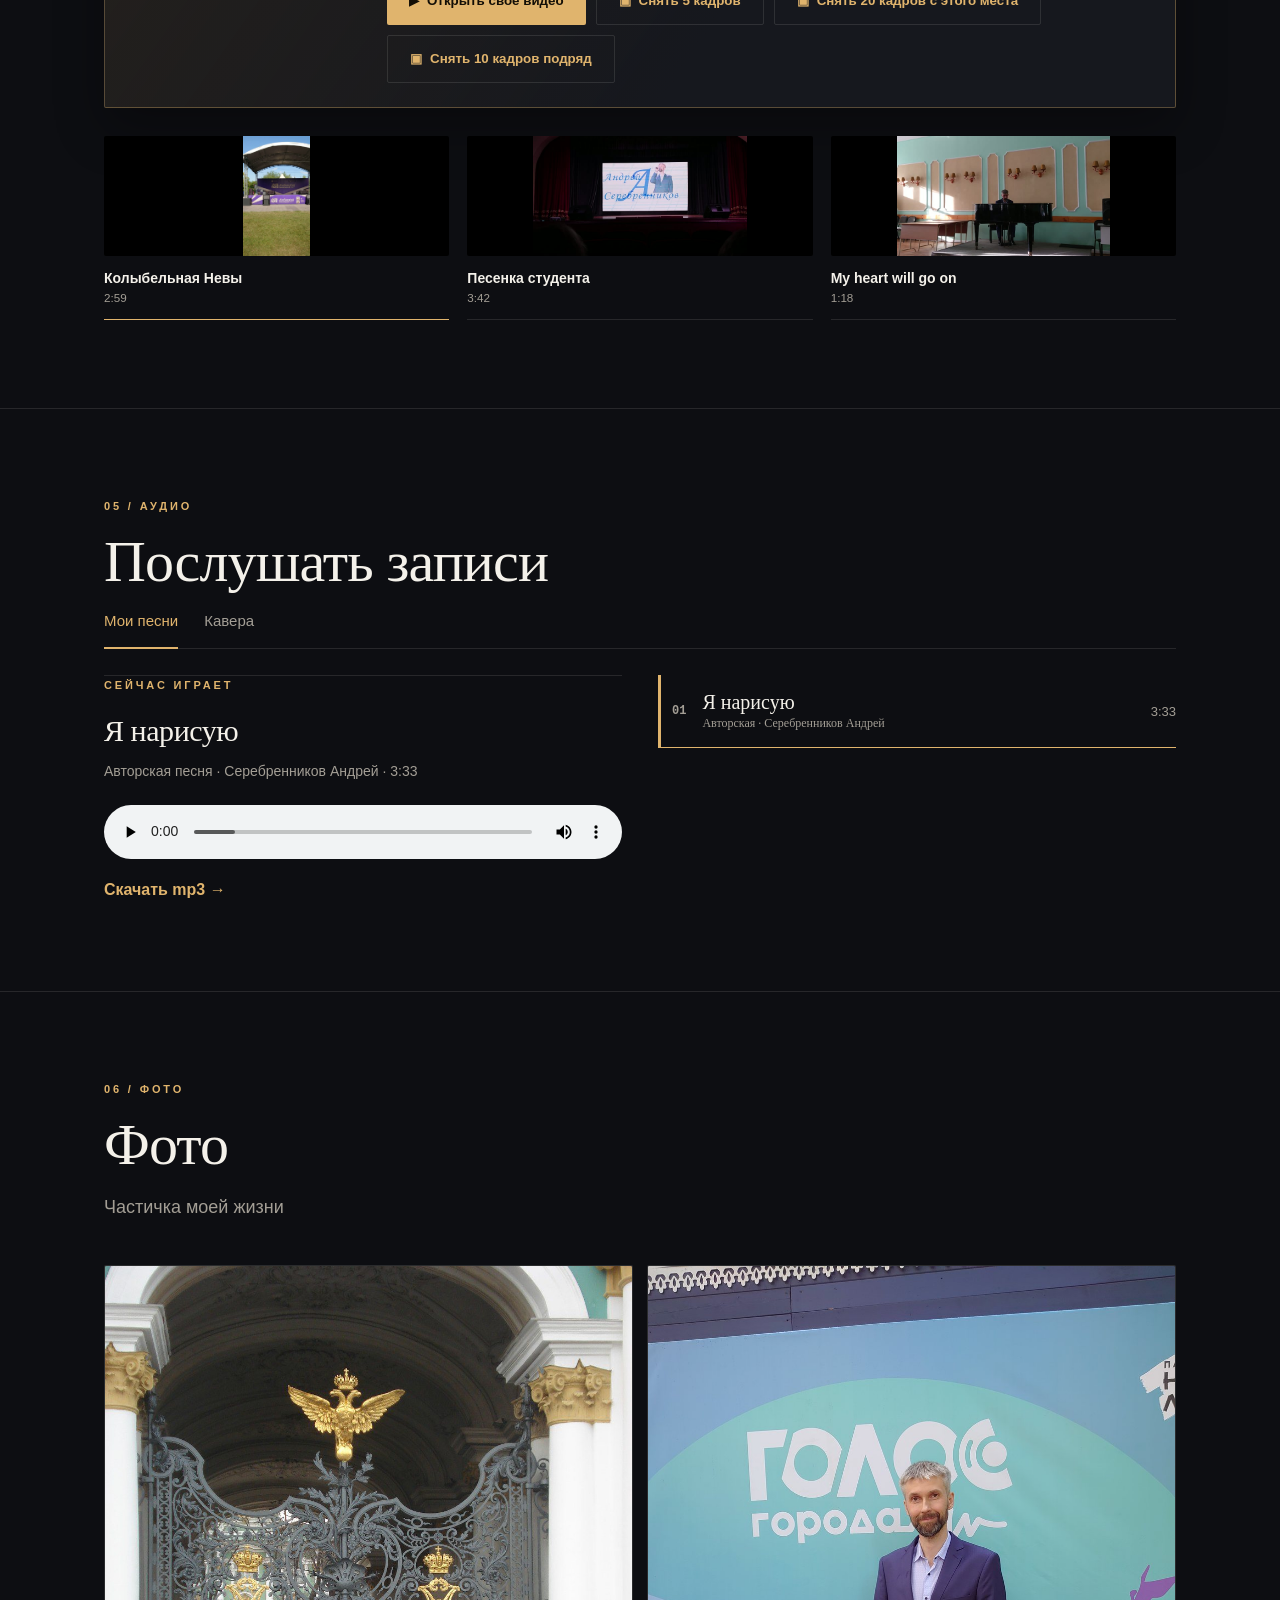
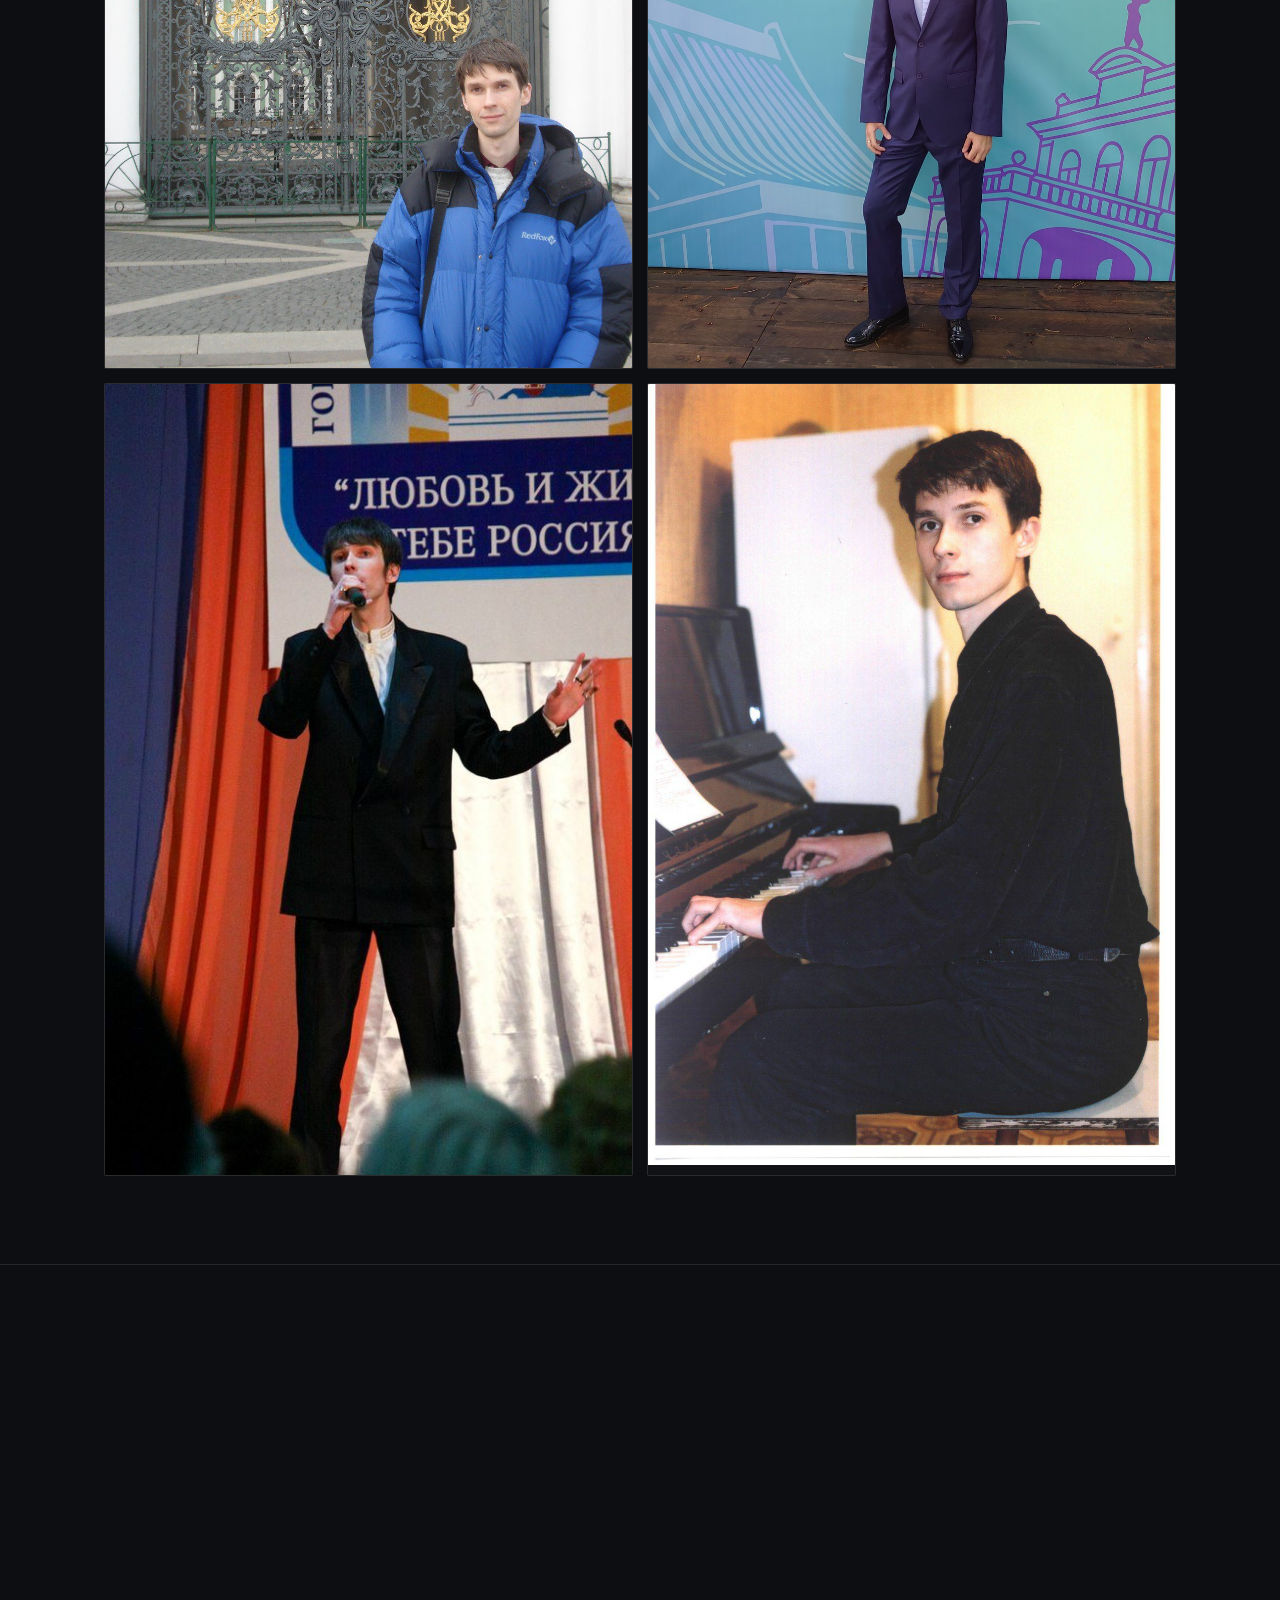
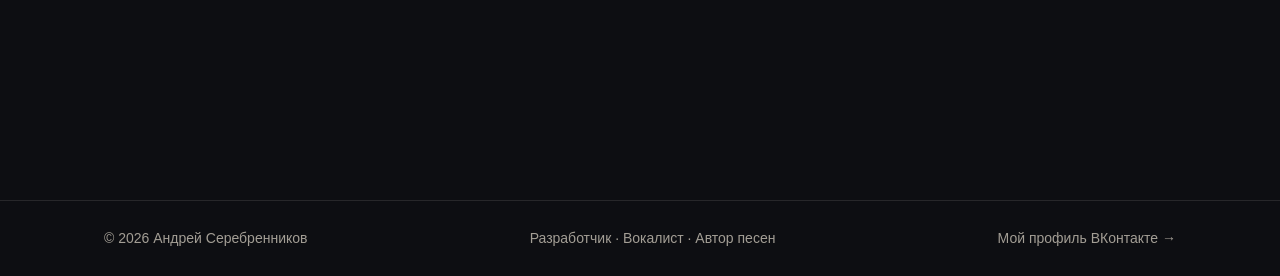
==== commit 9b376879: "Add Serebrennikov Brothers site link in projects section" ====
--- a/index-v2.html
+++ b/index-v2.html
@@ -174,6 +174,8 @@
 
         <p class="projects-more">
           <a href="https://github.com/andreyserebrennikov8155" target="_blank" rel="noopener">Код на GitHub →</a>
+          <span aria-hidden="true"> · </span>
+          <a href="https://serebrennikovbrothers.ru/" target="_blank" rel="noopener">Сайт Serebrennikov Brothers →</a>
         </p>
       </div>
     </section>
